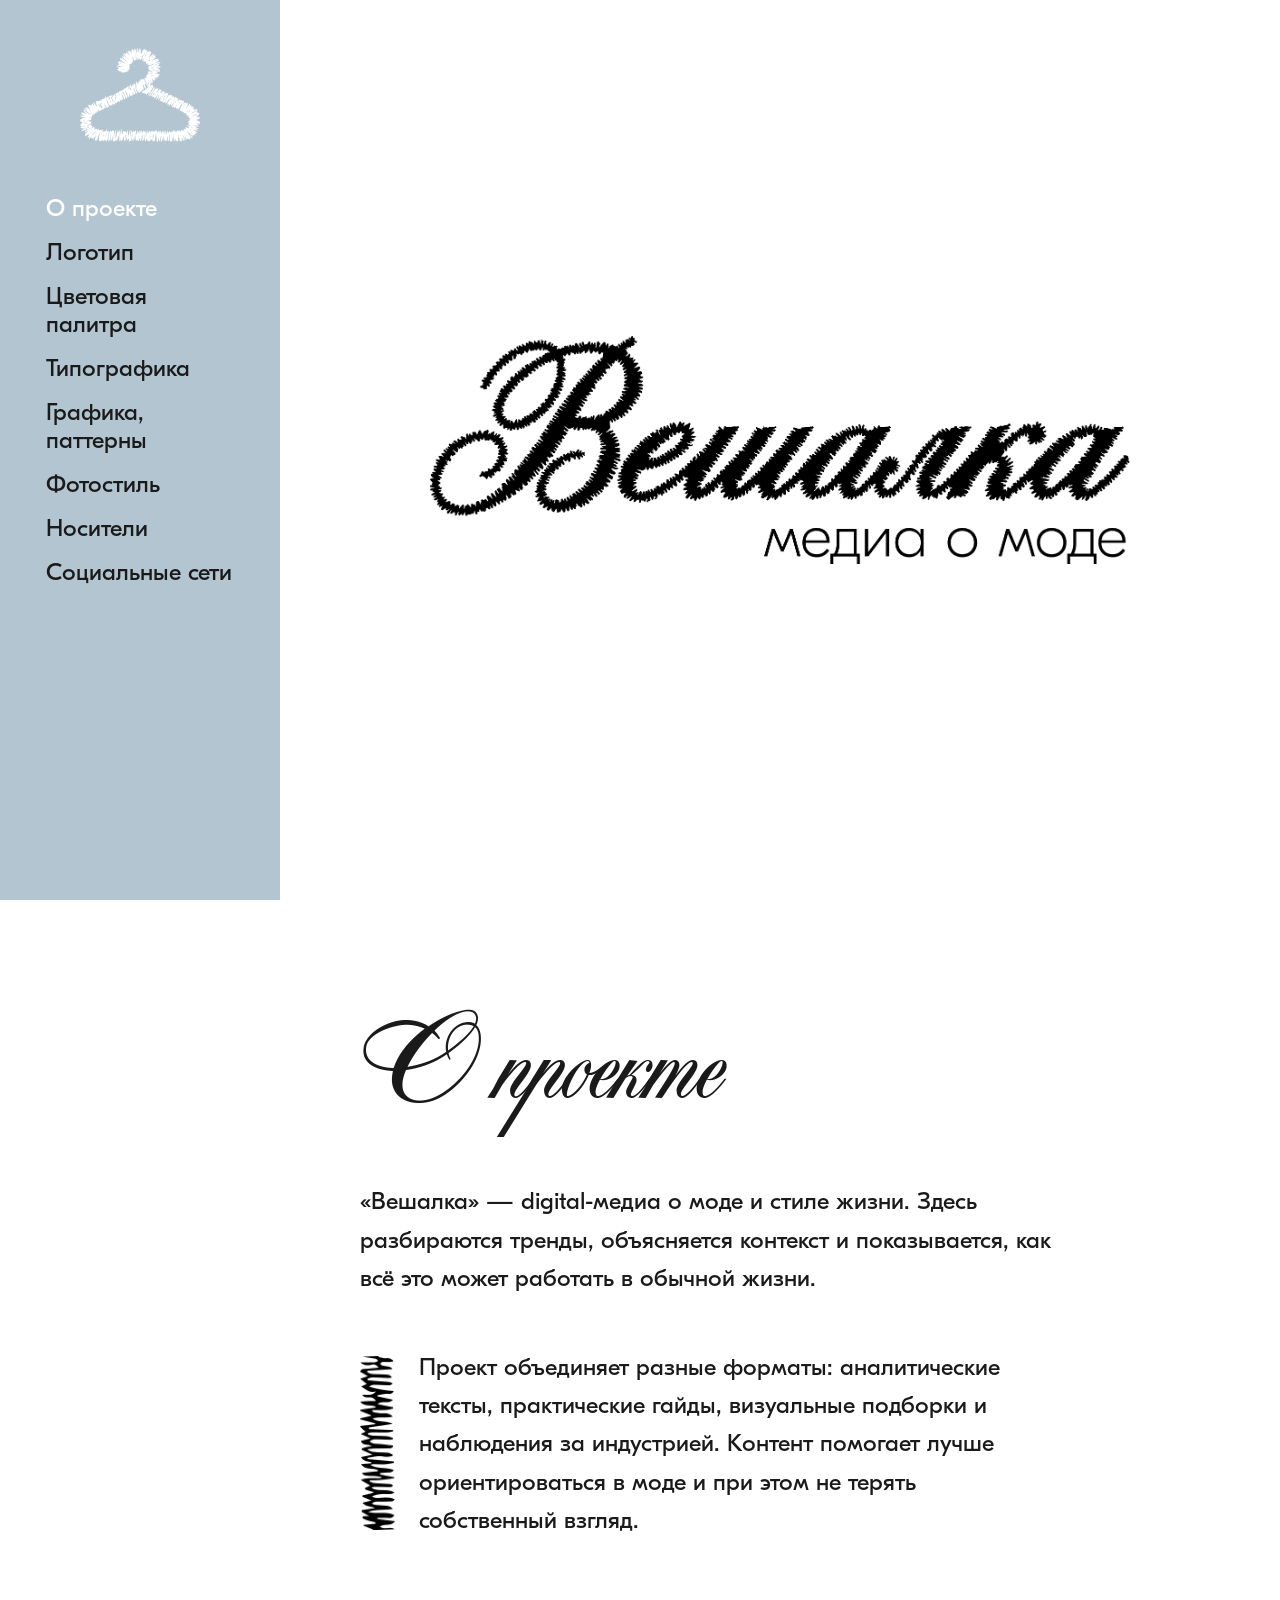
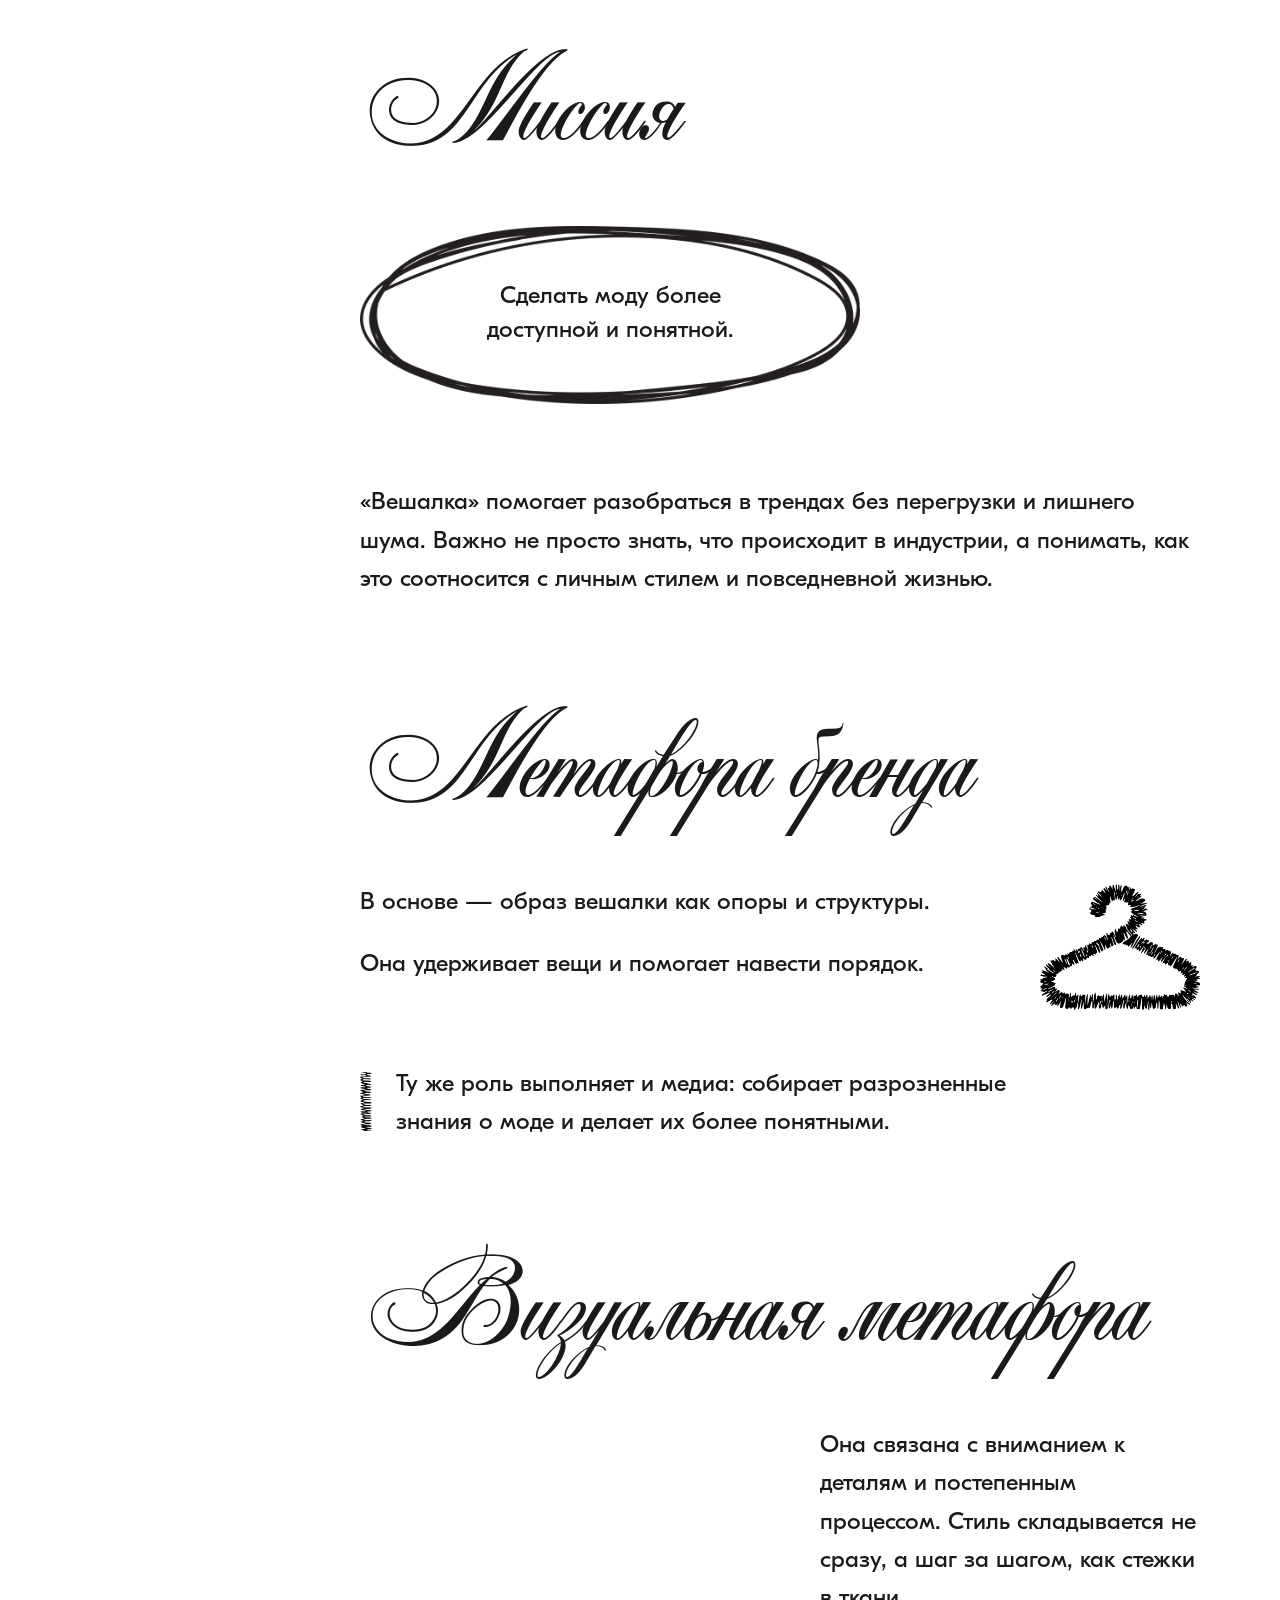
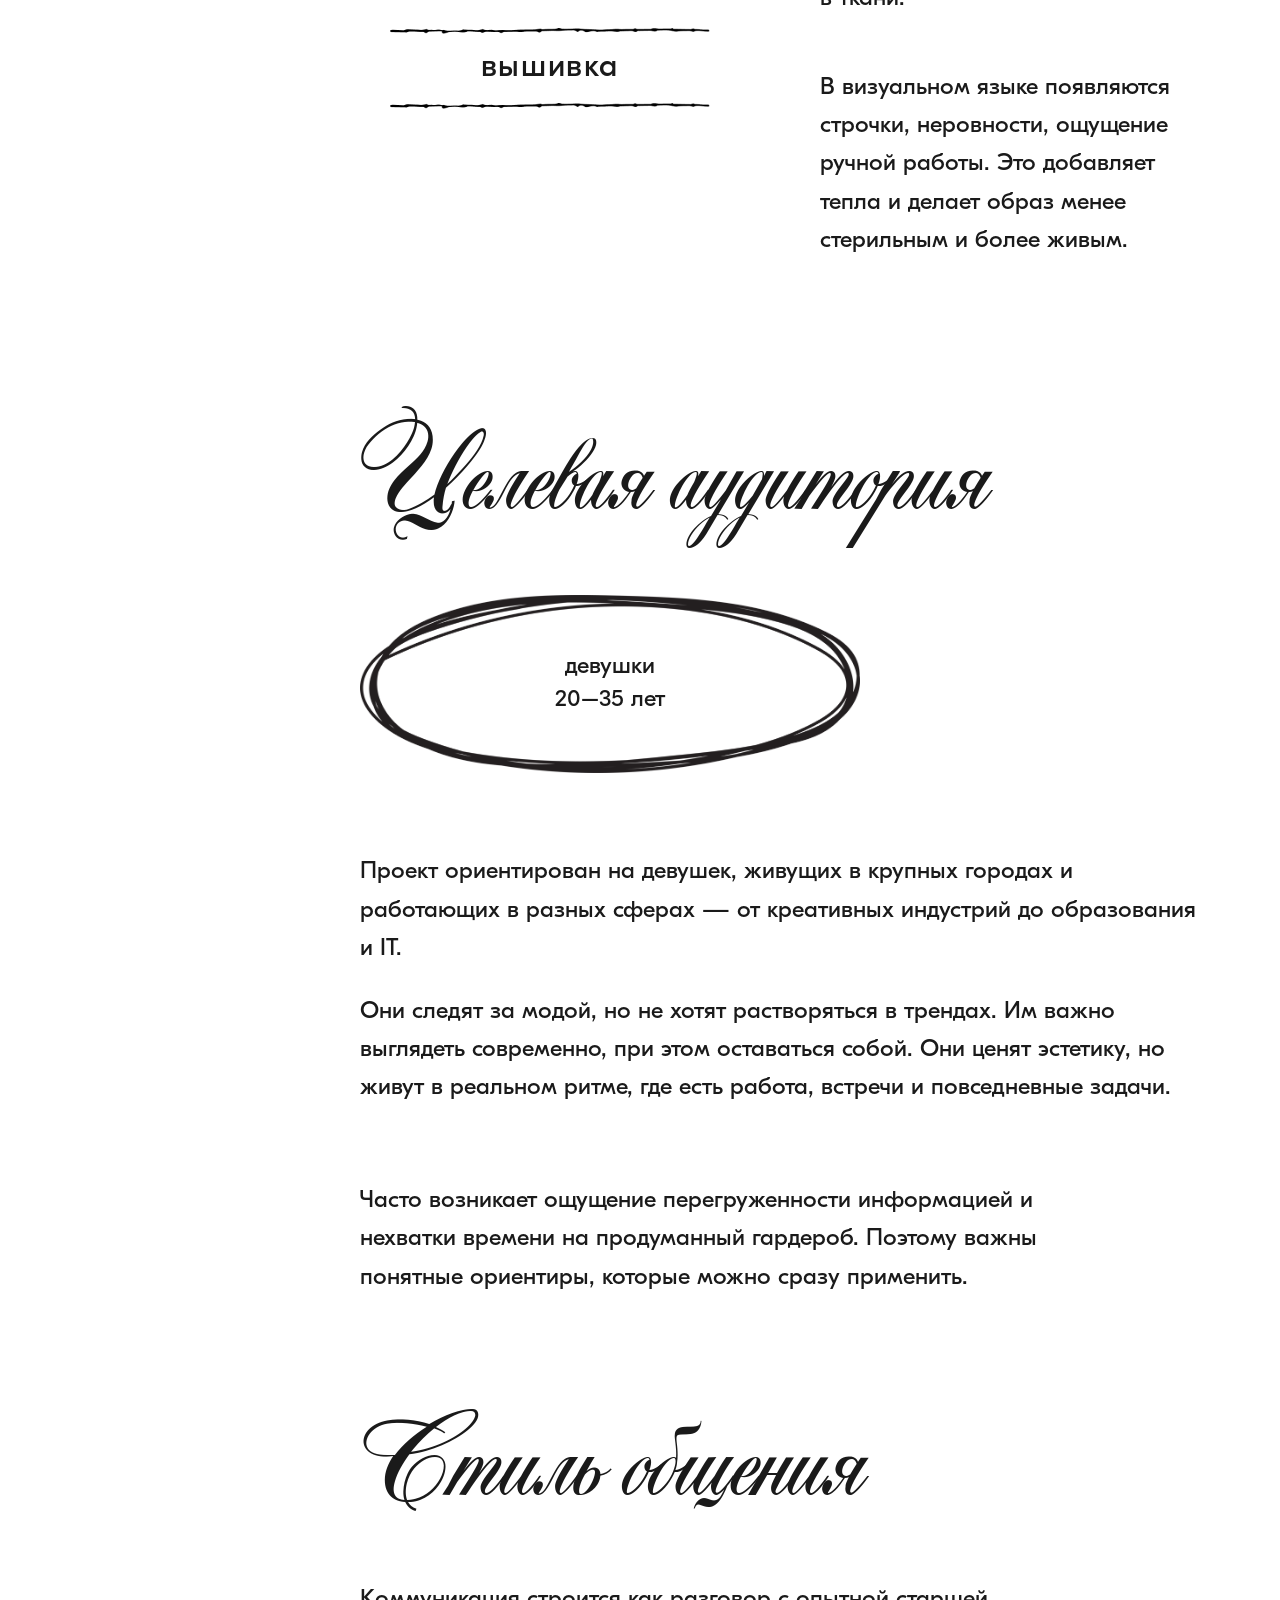
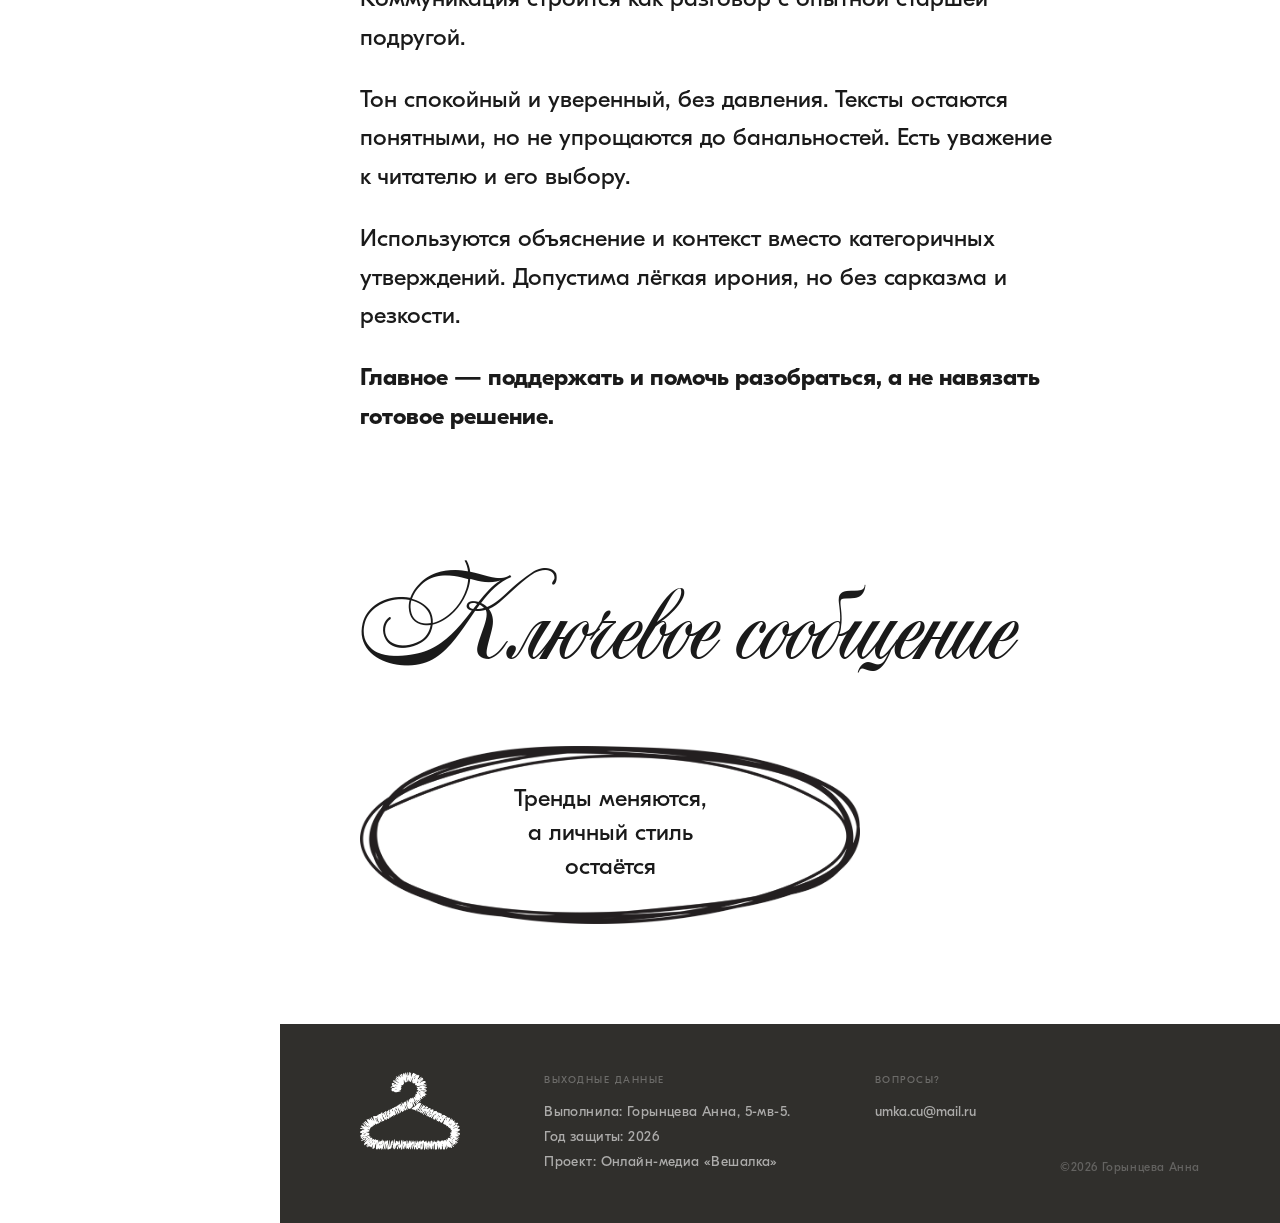
==== index.html @ f09e8b6f "Add files via upload" ====
<!DOCTYPE html>
<html lang="ru">
<head>
  <meta charset="UTF-8" />
  <meta name="viewport" content="width=device-width, initial-scale=1.0" />
  <title>Вешалка — медиа о моде</title>
  <link rel="stylesheet" href="css/style.css" />
</head>
<body>
 
<!-- ── MOBILE MENU BUTTON ── -->
<button class="menu-toggle" id="menuToggle" aria-label="Открыть меню">
  <span></span><span></span><span></span>
</button>
<div class="sidebar-overlay" id="sidebarOverlay"></div>
 
<!-- ── SIDEBAR ── -->
<aside class="sidebar" id="sidebar">
  <div class="sidebar-logo">
    <img src="assets/images/veshwhite.png" alt="Вешалка" />
  </div>
  <nav>
    <a href="index.html" class="active"> О проекте</a>
    <a href="logo.html"> Логотип</a>
    <a href="color.html"> Цветовая палитра</a>
    <a href="typography.html"> Типографика</a>
    <a href="graphic.html"> Графика, паттерны</a>
    <a href="photostyle.html"> Фотостиль</a>
    <a href="nositely.html"> Носители</a>
    <a href="socialmedia.html"> Социальные сети</a>
  </nav>
</aside>
 
<!-- ── MAIN CONTENT ── -->
<main class="content">
 
  <!-- HERO -->
  <section class="hero reveal">
    <div class="hero-logo">
      <img src="assets/images/logo.png" alt="Вешалка — медиа о моде" />
    </div>
  </section>
 
  <!-- О ПРОЕКТЕ -->
  <section class="section" id="about">
    <h2 class="section-title reveal">О проекте</h2>
    <div class="about-text reveal">
      <p>«Вешалка» — digital-медиа о моде и стиле жизни. Здесь разбираются тренды, объясняется контекст и показывается, как всё это может работать в обычной жизни.</p>
    </div>
    <div class="about-note reveal">
      <img class="stitch-v" src="assets/images/str.png" alt="" />
      <p>Проект объединяет разные форматы: аналитические тексты, практические гайды, визуальные подборки и наблюдения за индустрией. Контент помогает лучше ориентироваться в моде и при этом не терять собственный взгляд.</p>
    </div>
  </section>
 
  <!-- МИССИЯ -->
  <section class="section" id="mission">
    <h2 class="section-title reveal">Миссия</h2>
    <div class="mission-layout reveal">
      <div class="mission-left">
        <img class="circle-img" src="assets/images/circle.png" alt="" />
        <span class="circle-text">Сделать моду более доступной и понятной.</span>
      </div>
      <div class="mission-right">
        <p>«Вешалка» помогает разобраться в трендах без перегрузки и лишнего шума. Важно не просто знать, что происходит в индустрии, а понимать, как это соотносится с личным стилем и повседневной жизнью.</p>
      </div>
    </div>
  </section>
 
  <!-- МЕТАФОРА БРЕНДА -->
  <section class="section" id="metaphor">
    <h2 class="section-title reveal">Метафора бренда</h2>
    <div class="metaphor-layout reveal">
      <div class="metaphor-text">
        <p>В основе — образ вешалки как опоры и структуры.</p>
        <p>Она удерживает вещи и помогает навести порядок.</p>
      </div>
      <div class="metaphor-image">
        <img src="assets/images/veshblack.png" alt="Вешалка" />
      </div>
    </div>
    <div class="metaphor-note reveal">
      <img class="stitch-v" src="assets/images/str.png" alt="" />
      <p>Ту же роль выполняет и медиа: собирает разрозненные знания о моде и делает их более понятными.</p>
    </div>
  </section>
 
  <!-- ВИЗУАЛЬНАЯ МЕТАФОРА -->
  <section class="section" id="visual">
    <h2 class="section-title reveal">Визуальная метафора</h2>
    <div class="visual-layout reveal">
      <div class="visual-left">
        <div class="embroidery-block">
          <img src="assets/images/str2.png" alt="" />
          <span class="embroidery-word">вышивка</span>
          <img src="assets/images/str2.png" alt="" />
        </div>
      </div>
      <div class="visual-right">
        <p>Она связана с вниманием к деталям и постепенным процессом. Стиль складывается не сразу, а шаг за шагом, как стежки в ткани.</p>
        <p>В визуальном языке появляются строчки, неровности, ощущение ручной работы. Это добавляет тепла и делает образ менее стерильным и более живым.</p>
      </div>
    </div>
  </section>
 
  <!-- ЦЕЛЕВАЯ АУДИТОРИЯ -->
  <section class="section" id="audience">
    <h2 class="section-title reveal">Целевая аудитория</h2>
    <div class="audience-top reveal">
      <div class="audience-badge">
        <img class="circle-img" src="assets/images/circle.png" alt="" />
        <span class="badge-text">девушки<br />20–35 лет</span>
      </div>
      <div class="audience-desc">
        <p>Проект ориентирован на девушек, живущих в крупных городах и работающих в разных сферах — от креативных индустрий до образования и IT.</p>
        <p>Они следят за модой, но не хотят растворяться в трендах. Им важно выглядеть современно, при этом оставаться собой. Они ценят эстетику, но живут в реальном ритме, где есть работа, встречи и повседневные задачи.</p>
      </div>
    </div>
    <p class="audience-note reveal">Часто возникает ощущение перегруженности информацией и нехватки времени на продуманный гардероб. Поэтому важны понятные ориентиры, которые можно сразу применить.</p>
  </section>
 
  <!-- СТИЛЬ ОБЩЕНИЯ -->
  <section class="section" id="tone">
    <h2 class="section-title reveal">Стиль общения</h2>
    <div class="tone-text reveal">
      <p>Коммуникация строится как разговор с опытной старшей подругой.</p>
      <p>Тон спокойный и уверенный, без давления. Тексты остаются понятными, но не упрощаются до банальностей. Есть уважение к читателю и его выбору.</p>
      <p>Используются объяснение и контекст вместо категоричных утверждений. Допустима лёгкая ирония, но без сарказма и резкости.</p>
      <p class="tone-main">Главное — поддержать и помочь разобраться, а не навязать готовое решение.</p>
    </div>
  </section>
 
  <!-- КЛЮЧЕВОЕ СООБЩЕНИЕ -->
  <section class="section" id="keymsg">
    <h2 class="section-title reveal">Ключевое сообщение</h2>
    <div class="keymsg-layout reveal">
      <div class="keymsg-circle">
        <img class="circle-img" src="assets/images/circle.png" alt="" />
        <span class="keymsg-text">Тренды меняются,<br />а личный стиль<br />остаётся</span>
      </div>
    </div>
  </section>
 
  <!-- FOOTER -->
  <footer class="footer reveal">
    <div class="footer-inner">
      <div class="footer-logo">
        <img src="assets/images/veshwhite.png" alt="" />
      </div>
      <div class="footer-info">
        <strong>Выходные данные</strong>
        Выполнила: Горынцева Анна, 5-мв-5.<br />
        Год защиты: 2026<br />
        Проект: Онлайн-медиа «Вешалка»
      </div>
      <div class="footer-contact">
        <strong class="footer-contact-label">Вопросы?</strong>
        <a href="mailto:umka.cu@mail.ru">umka.cu@mail.ru</a>
      </div>
      <div class="footer-copy">©2026 Горынцева Анна</div>
    </div>
  </footer>
 
</main>
 
<!-- SCROLL TO TOP -->
<button class="scroll-top" id="scrollTop" aria-label="Наверх">
  <svg viewBox="0 0 24 24"><polyline points="18 15 12 9 6 15"/></svg>
</button>
 
<script src="js/app.js"></script>
</body>
</html>
---- css/style.css ----
/* ═══════════════════════════════════════════════
   ВЕШАЛКА — style.css
   ═══════════════════════════════════════════════ */
 
/* ─── FONTS ──────────────────────────────────── */
@font-face {
  font-family: 'FrenchKiss';
  src: url('../assets/fonts/FrenchKissscript.ttf') format('truetype'),
       url('../assets/fonts/FrenchKiss.otf') format('opentype');
  font-weight: normal;
}
@font-face {
  font-family: 'KGScript';
  src: url('../assets/fonts/KGScript.ttf') format('truetype'),
       url('../assets/fonts/KGScript.otf') format('opentype');
  font-weight: normal;
}
@font-face {
  font-family: 'GTEesti';
  src: url('../assets/fonts/GTEestiProDisplay-Thin.ttf') format('truetype'),
       url('../assets/fonts/gteestiprodisplay_thin.otf') format('opentype');
  font-weight: 300;
}
@font-face {
  font-family: 'GTEesti';
  src: url('../assets/fonts/GTEestiProDisplay-Regular.ttf') format('truetype'),
       url('../assets/fonts/gteestiprodisplay_regular.otf') format('opentype');
  font-weight: 400;
}
@font-face {
  font-family: 'GTEesti';
  src: url('../assets/fonts/GTEestiProDisplay-Bold.ttf') format('truetype'),
       url('../assets/fonts/gteestiprodisplay_bold.otf') format('opentype');
  font-weight: 700;
}
 
/* ─── VARIABLES ──────────────────────────────── */
:root {
  --blue:        #B2C5D1;
  --dark:        #302F2C;
  --white:       #FFFFFF;
  --black:       #1a1a1a;
  --sidebar-w:   280px;
  --gap-section: 100px;
  --gap-block:    50px;
}
 
/* ─── RESET ──────────────────────────────────── */
*, *::before, *::after {
  box-sizing: border-box;
  margin: 0;
  padding: 0;
}
html {
  scroll-behavior: smooth;
}
body {
  display: flex;
  min-height: 100vh;
  font-family: 'GTEesti', sans-serif;
  font-weight: 400;
  color: var(--black);
  background: var(--white);
  overflow-x: hidden;
}
 
/* ═══════════════════════════════════════════════
   SIDEBAR
   ═══════════════════════════════════════════════ */
.sidebar {
  position: fixed;
  top: 0;
  left: 0;
  width: var(--sidebar-w);
  height: 100vh;
  background: var(--blue);
  display: flex;
  flex-direction: column;
  padding: 48px 36px 36px;
  z-index: 100;
  overflow: hidden;
}
 
/* Вешалка в сайдбаре — большая, как на макете */
.sidebar-logo {
  margin-bottom: 48px;
  display: flex;
  justify-content: center;
}
.sidebar-logo img {
  width: 120px;
}
 
/* Навигация */
.sidebar nav {
  display: flex;
  flex-direction: column;
  gap: 4px;
}
.sidebar nav a {
  display: flex;
  align-items: baseline;
  gap: 10px;
  text-decoration: none;
  font-family: 'GTEesti', sans-serif;
  font-weight: 400;
  font-size: 24px;
  color: var(--black);
  padding: 6px 10px;
  border-radius: 4px;
  transition: color 0.22s, background 0.22s;
}
.sidebar nav a .num {
  font-size: 13px;
  color: rgba(0, 0, 0, 0.4);
  min-width: 18px;
  flex-shrink: 0;
  line-height: 1;
}
.sidebar nav a:hover {
  background: rgba(255, 255, 255, 0.3);
  color: var(--black);
}
/* Активная страница — белым */
.sidebar nav a.active {
  color: var(--white);
  font-weight: 400;
}
.sidebar nav a.active .num {
  color: rgba(255, 255, 255, 0.6);
}
 
/* ═══════════════════════════════════════════════
   MAIN CONTENT
   ═══════════════════════════════════════════════ */
.content {
  margin-left: var(--sidebar-w);
  flex: 1;
  background: var(--white);
  padding: 0 80px;
}
 
/* ─── HERO ───────────────────────────────────── */
.hero {
  min-height: 100vh;
  display: flex;
  align-items: center;
  justify-content: center;
  padding-top: 60px;
  padding-bottom: 60px;
}
.hero-logo img {
  width: 100%;
  max-width: 700px;
  display: block;
}
 
/* ─── СЕКЦИИ ─────────────────────────────────── */
.section {
  padding-top: var(--gap-section);
}
 
/* Заголовки — рукописный шрифт, 128px */
.section-title {
  font-family: 'KGScript', 'FrenchKiss', cursive;
  font-size: 128px;
  font-weight: normal;
  color: var(--black);
  margin-bottom: var(--gap-block);
  line-height: 1.05;
}
 
/* Весь основной текст — regular, 24px */
p, .about-text p, .mission-right p,
.metaphor-text p, .visual-right p,
.audience-desc p, .audience-note,
.tone-text p {
  font-family: 'GTEesti', sans-serif;
  font-weight: 400;
  font-size: 24px;
  line-height: 1.6;
  color: var(--black);
}
 
/* ─── О ПРОЕКТЕ ──────────────────────────────── */
.about-text {
  margin-bottom: var(--gap-block);
}
.about-text p {
  max-width: 700px;
}
.about-note {
  display: flex;
  align-items: flex-start;
  gap: 24px;
  max-width: 700px;
}
.about-note .stitch-v {
  width: 35px;
  flex-shrink: 0;
  margin-top: 6px;
}
.about-note p {
  /* same color as body, no opacity reduction */
  color: var(--black);
  margin: 0;
}
 
/* ─── МИССИЯ ─────────────────────────────────── */
.mission-layout {
  display: flex;
  align-items: center;
  gap: 80px;
  flex-wrap: wrap;
}
.mission-left {
  flex-shrink: 0;
  position: relative;
  display: flex;
  align-items: center;
  justify-content: center;
}
.mission-left .circle-img {
  width: 500px;
}
.mission-left .circle-text {
  position: absolute;
  text-align: center;
  font-family: 'GTEesti', sans-serif;
  font-weight: 400;
  font-size: 24px;
  line-height: 1.4;
  max-width: 300px;
  color: var(--black);
}
.mission-right {
  flex: 1;
  min-width: 280px;
}
 
/* ─── МЕТАФОРА БРЕНДА ────────────────────────── */
.metaphor-layout {
  display: flex;
  align-items: flex-start;
  gap: 80px;
}
.metaphor-text {
  flex: 1;
}
.metaphor-text p {
  margin-bottom: 24px;
  max-width: 600px;
}
.metaphor-image {
  flex-shrink: 0;
}
.metaphor-image img {
  width: 160px;
}
.metaphor-note {
  display: flex;
  align-items: flex-start;
  gap: 24px;
  max-width: 700px;
  margin-top: var(--gap-block);
}
.metaphor-note .stitch-v {
  width: 12px;
  flex-shrink: 0;
  margin-top: 6px;
}
.metaphor-note p {
  color: var(--black);
  margin: 0;
}
 
/* ─── ВИЗУАЛЬНАЯ МЕТАФОРА ────────────────────── */
.visual-layout {
  display: flex;
  align-items: center;
  gap: 80px;
  flex-wrap: wrap;
}
.visual-left {
  flex: 1;
  min-width: 220px;
  display: flex;
  align-items: center;
  justify-content: center;
}
.embroidery-block {
  display: flex;
  flex-direction: column;
  align-items: center;
  gap: 16px;
  width: 100%;
}
.embroidery-block img {
  width: 100%;
  max-width: 320px;
  /* без понижения прозрачности */
}
.embroidery-word {
  font-family: 'GTEesti', sans-serif;
  font-weight: 400;
  font-size: 32px;
  color: var(--black);
  letter-spacing: 0.05em;
  text-align: center;
}
.visual-right {
  flex: 1;
  min-width: 280px;
}
.visual-right p {
  margin-bottom: var(--gap-block);
}
 
/* ─── ЦЕЛЕВАЯ АУДИТОРИЯ ──────────────────────── */
.audience-top {
  display: flex;
  align-items: center;
  gap: 80px;
  flex-wrap: wrap;
}
.audience-badge {
  flex-shrink: 0;
  position: relative;
  display: flex;
  align-items: center;
  justify-content: center;
}
.audience-badge .circle-img {
  width: 500px;
}
.audience-badge .badge-text {
  position: absolute;
  text-align: center;
  font-family: 'GTEesti', sans-serif;
  font-weight: 400;
  font-size: 24px;
  line-height: 1.4;
  color: var(--black);
}
.audience-desc {
  flex: 1;
  min-width: 280px;
}
.audience-desc p {
  margin-bottom: 24px;
}
.audience-note {
  margin-top: var(--gap-block);
  max-width: 700px;
}
 
/* ─── СТИЛЬ ОБЩЕНИЯ ──────────────────────────── */
.tone-text p {
  max-width: 700px;
  margin-bottom: 24px;
}
.tone-main {
  font-weight: 700 !important;
}
 
/* ─── КЛЮЧЕВОЕ СООБЩЕНИЕ ─────────────────────── */
.keymsg-layout {
  display: flex;
  align-items: center;
  gap: 40px;
  flex-wrap: wrap;
}
.keymsg-circle {
  position: relative;
  display: flex;
  align-items: center;
  justify-content: center;
  flex-shrink: 0;
}
.keymsg-circle .circle-img {
  width: 500px;
}
.keymsg-circle .keymsg-text {
  position: absolute;
  text-align: center;
  font-family: 'GTEesti', sans-serif;
  font-weight: 400;
  font-size: 24px;
  line-height: 1.4;
  max-width: 320px;
  color: var(--black);
}
 
/* ═══════════════════════════════════════════════
   FOOTER
   ═══════════════════════════════════════════════ */
.footer {
  margin-top: var(--gap-section);
  background: var(--dark);
  /* Отступы чтобы не растягивался на всю ширину контента */
  margin-left: -80px;
  margin-right: -80px;
  padding: 48px 80px;
}
.footer-inner {
  display: flex;
  align-items: flex-start;
  justify-content: space-between;
  gap: 40px;
  flex-wrap: wrap;
}
.footer-logo img {
  width: 100px;
}
.footer-info {
  font-family: 'GTEesti', sans-serif;
  font-weight: 400;
  font-size: 14px;
  line-height: 1.8;
  color: rgba(255, 255, 255, 0.6);
  letter-spacing: 0.03em;
}
.footer-info strong {
  display: block;
  color: rgba(255, 255, 255, 0.3);
  font-size: 10px;
  letter-spacing: 0.15em;
  text-transform: uppercase;
  margin-bottom: 10px;
  font-weight: 400;
}
.footer-contact {
  font-family: 'GTEesti', sans-serif;
  font-weight: 400;
  font-size: 14px;
  line-height: 1.8;
  color: rgba(255, 255, 255, 0.6);
}
.footer-contact-label {
  display: block;
  color: rgba(255, 255, 255, 0.3);
  font-size: 10px;
  letter-spacing: 0.15em;
  text-transform: uppercase;
  margin-bottom: 10px;
  font-weight: 400;
}
.footer-contact a {
  color: rgba(255, 255, 255, 0.6);
  text-decoration: none;
  transition: color 0.2s;
}
.footer-contact a:hover {
  color: var(--white);
}
.footer-copy {
  font-family: 'GTEesti', sans-serif;
  font-weight: 400;
  font-size: 12px;
  color: rgba(255, 255, 255, 0.25);
  letter-spacing: 0.05em;
  align-self: flex-end;
}
 
/* ═══════════════════════════════════════════════
   SCROLL TO TOP
   ═══════════════════════════════════════════════ */
.scroll-top {
  position: fixed;
  bottom: 40px;
  right: 40px;
  width: 48px;
  height: 48px;
  background: var(--blue);
  border-radius: 50%;
  display: flex;
  align-items: center;
  justify-content: center;
  cursor: pointer;
  opacity: 0;
  pointer-events: none;
  transition: opacity 0.3s, transform 0.3s;
  z-index: 200;
  border: none;
}
.scroll-top.visible {
  opacity: 1;
  pointer-events: all;
}
.scroll-top:hover {
  transform: translateY(-3px);
  background: #9db5c3;
}
.scroll-top svg {
  width: 20px;
  height: 20px;
  stroke: white;
  fill: none;
  stroke-width: 2;
  stroke-linecap: round;
  stroke-linejoin: round;
}
 
/* ═══════════════════════════════════════════════
   REVEAL ANIMATION
   ═══════════════════════════════════════════════ */
.reveal {
  opacity: 0;
  transform: translateY(36px);
  transition: opacity 0.75s ease, transform 0.75s ease;
}
.reveal.visible {
  opacity: 1;
  transform: translateY(0);
}
 
/* ═══════════════════════════════════════════════
   MOBILE MENU TOGGLE
   ═══════════════════════════════════════════════ */
.menu-toggle {
  display: none;
  position: fixed;
  top: 16px;
  left: 16px;
  z-index: 300;
  background: var(--blue);
  border: none;
  width: 44px;
  height: 44px;
  border-radius: 6px;
  flex-direction: column;
  align-items: center;
  justify-content: center;
  gap: 5px;
  cursor: pointer;
  padding: 10px;
}
.menu-toggle span {
  display: block;
  width: 22px;
  height: 2px;
  background: var(--black);
  transition: all 0.25s;
}
.sidebar-overlay {
  display: none;
  position: fixed;
  inset: 0;
  background: rgba(0, 0, 0, 0.3);
  z-index: 99;
}
 
/* ═══════════════════════════════════════════════
   RESPONSIVE
   ═══════════════════════════════════════════════ */
 
/* TABLET — до 1024px */
@media (max-width: 1024px) {
  :root {
    --sidebar-w: 240px;
  }
  .content {
    padding: 0 48px;
  }
  .footer {
    margin-left: -48px;
    margin-right: -48px;
    padding: 40px 48px;
  }
  .section-title {
    font-size: 80px;
  }
  .hero-logo img {
    max-width: 500px;
  }
  .mission-left .circle-img,
  .audience-badge .circle-img,
  .keymsg-circle .circle-img {
    width: 360px;
  }
  .mission-left .circle-text,
  .audience-badge .badge-text,
  .keymsg-circle .keymsg-text {
    font-size: 20px;
    max-width: 240px;
  }
}
 
/* TABLET — до 768px */
@media (max-width: 768px) {
  :root {
    --sidebar-w: 0px;
    --gap-section: 72px;
    --gap-block: 40px;
  }
 
  .menu-toggle {
    display: flex;
  }
  .sidebar-overlay {
    display: block;
    opacity: 0;
    pointer-events: none;
    transition: opacity 0.3s;
  }
  .sidebar-overlay.open {
    opacity: 1;
    pointer-events: all;
  }
 
  /* Сайдбар выезжает, но логотип в нём начинается ниже, чтобы не перекрывать бургер */
  .sidebar {
    width: 260px;
    transform: translateX(-100%);
    transition: transform 0.3s ease;
    padding-top: 80px; /* отступ сверху, чтобы вешалка была ниже бургера */
  }
  .sidebar.open {
    transform: translateX(0);
  }
 
  .content {
    margin-left: 0;
    padding: 0 28px;
  }
  .footer {
    margin-left: -28px;
    margin-right: -28px;
    padding: 36px 28px;
  }
 
  .hero {
    min-height: 80vh;
    padding-top: 72px;
  }
  .hero-logo img {
    max-width: 320px;
  }
  .section-title {
    font-size: 56px;
  }
  p, .about-text p, .mission-right p,
  .metaphor-text p, .visual-right p,
  .audience-desc p, .audience-note,
  .tone-text p {
    font-size: 18px;
  }
  .mission-left .circle-text,
  .audience-badge .badge-text,
  .keymsg-circle .keymsg-text {
    font-size: 18px;
  }
  .mission-layout,
  .metaphor-layout,
  .visual-layout,
  .audience-top,
  .keymsg-layout {
    flex-direction: column;
    align-items: flex-start;
    gap: 40px;
  }
  .mission-left .circle-img,
  .audience-badge .circle-img,
  .keymsg-circle .circle-img {
    width: 280px;
  }
  .mission-left .circle-text,
  .audience-badge .badge-text,
  .keymsg-circle .keymsg-text {
    max-width: 200px;
  }
  .metaphor-image {
    display: none;
  }
  .footer-inner {
    flex-direction: column;
    gap: 28px;
  }
  .scroll-top {
    bottom: 20px;
    right: 20px;
  }
}
 
/* MOBILE — до 480px */
@media (max-width: 480px) {
  .section-title {
    font-size: 44px;
  }
  .content {
    padding: 0 20px;
  }
  .footer {
    margin-left: -20px;
    margin-right: -20px;
    padding: 28px 20px;
  }
  .hero-logo img {
    max-width: 260px;
  }
  .mission-left .circle-img,
  .audience-badge .circle-img,
  .keymsg-circle .circle-img {
    width: 240px;
  }
}
 
/* WIDE DESKTOP — 1600px+ */
@media (min-width: 1600px) {
  :root {
    --sidebar-w: 320px;
  }
  .content {
    padding: 0 120px;
  }
  .footer {
    margin-left: -120px;
    margin-right: -120px;
    padding: 56px 120px;
  }
  .hero-logo img {
    max-width: 900px;
  }
  .section-title {
    font-size: 128px;
  }
}
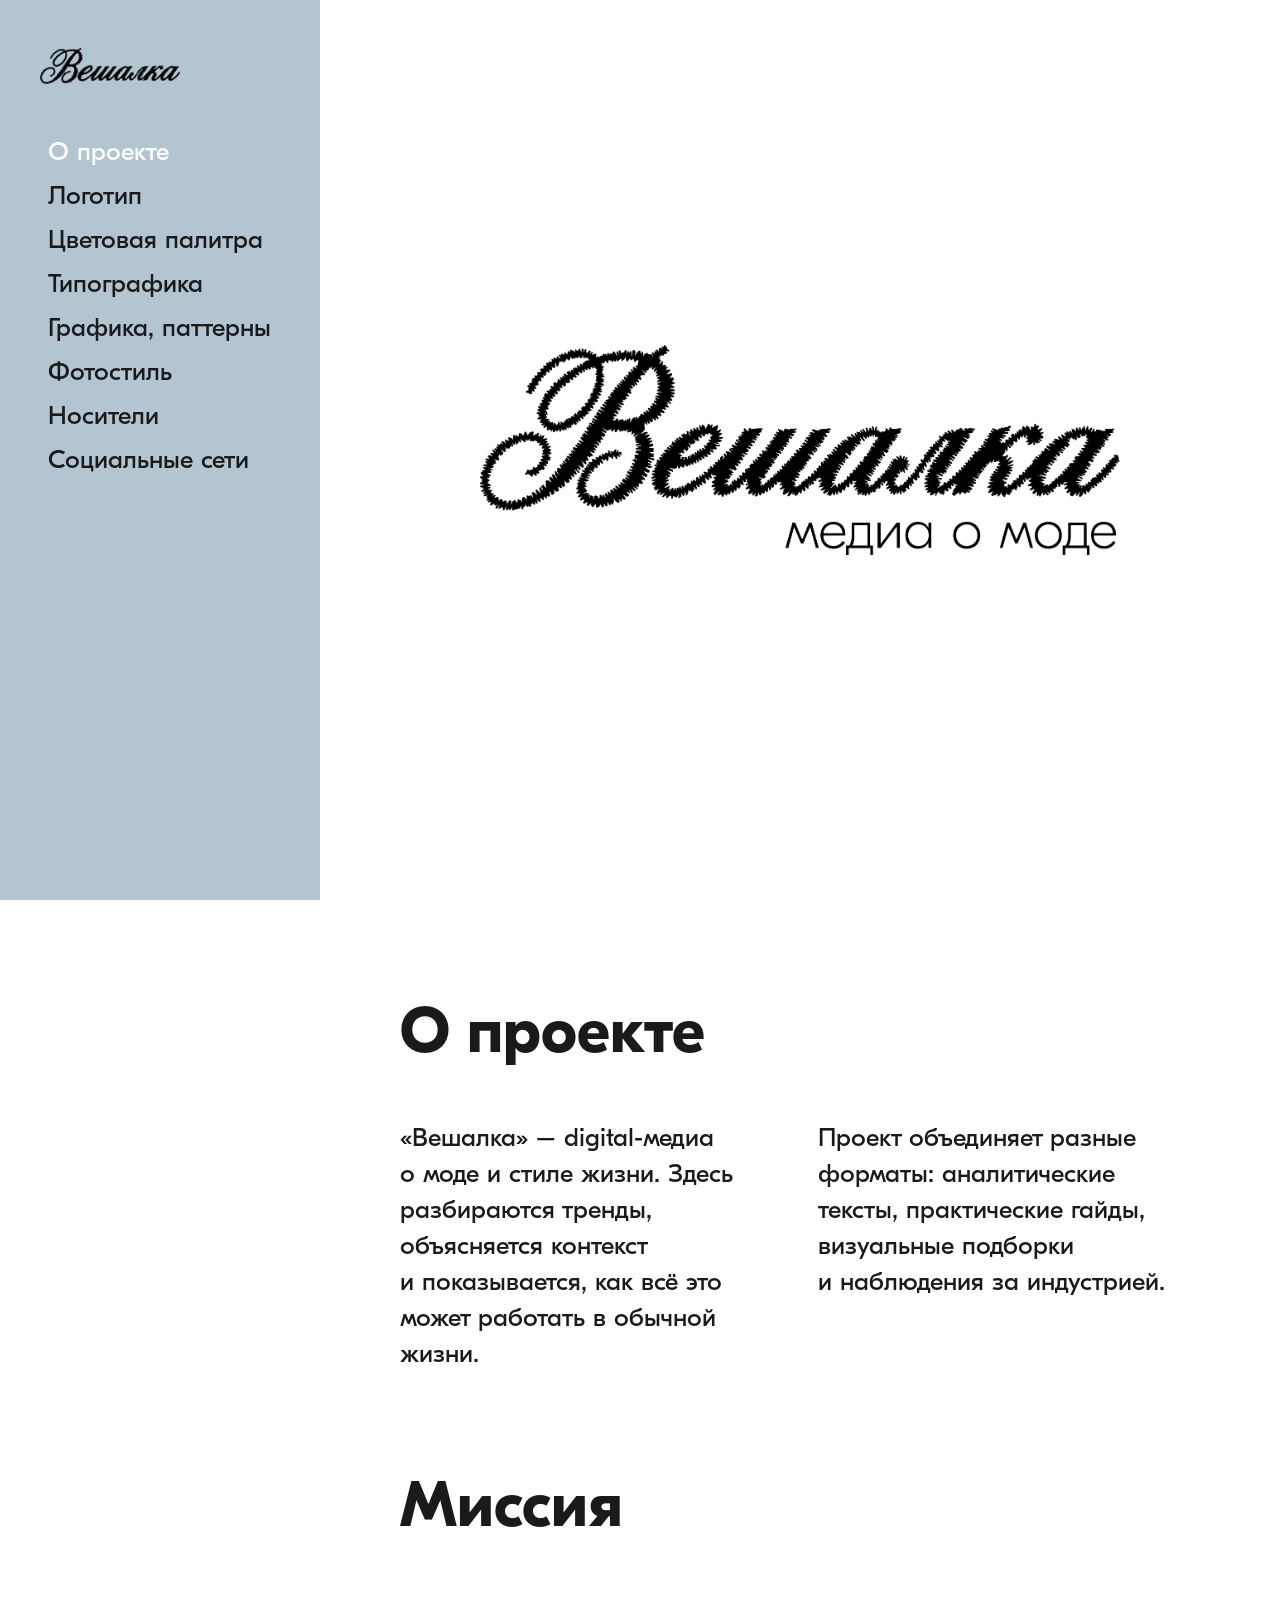
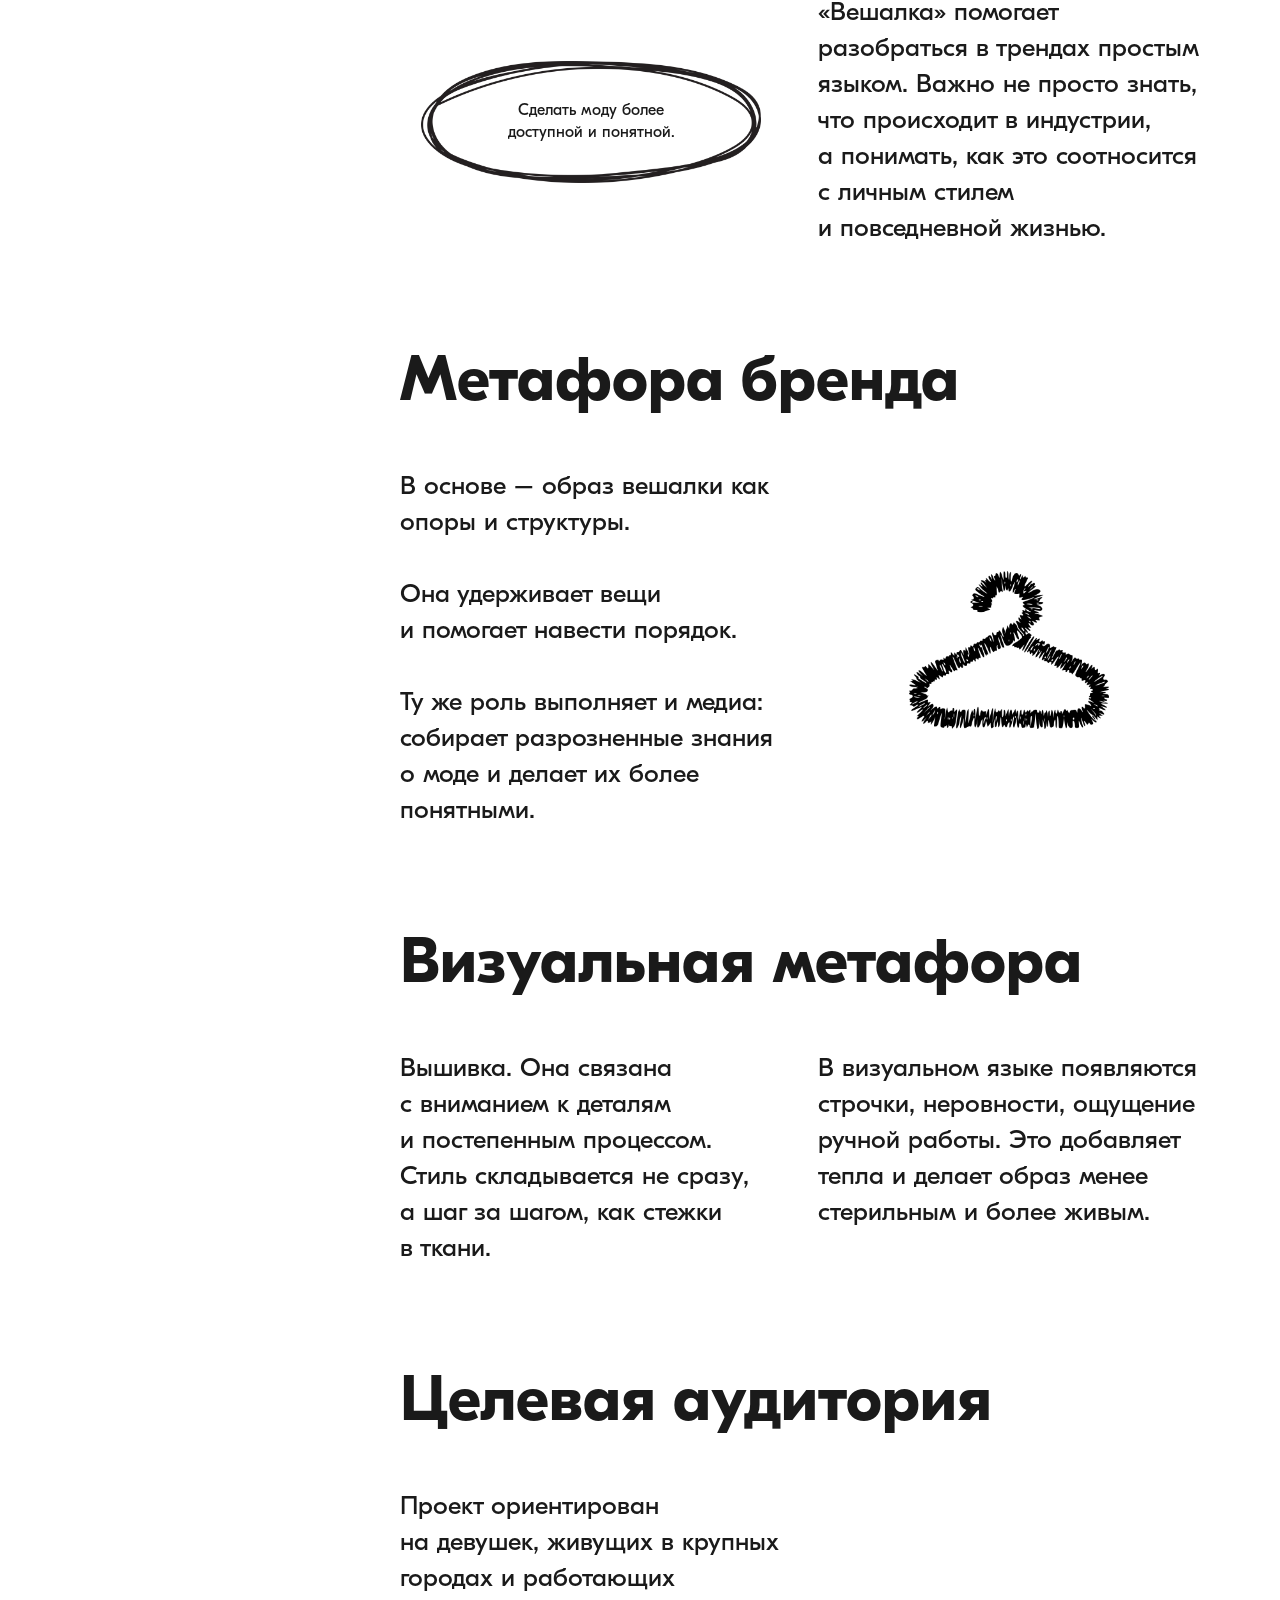
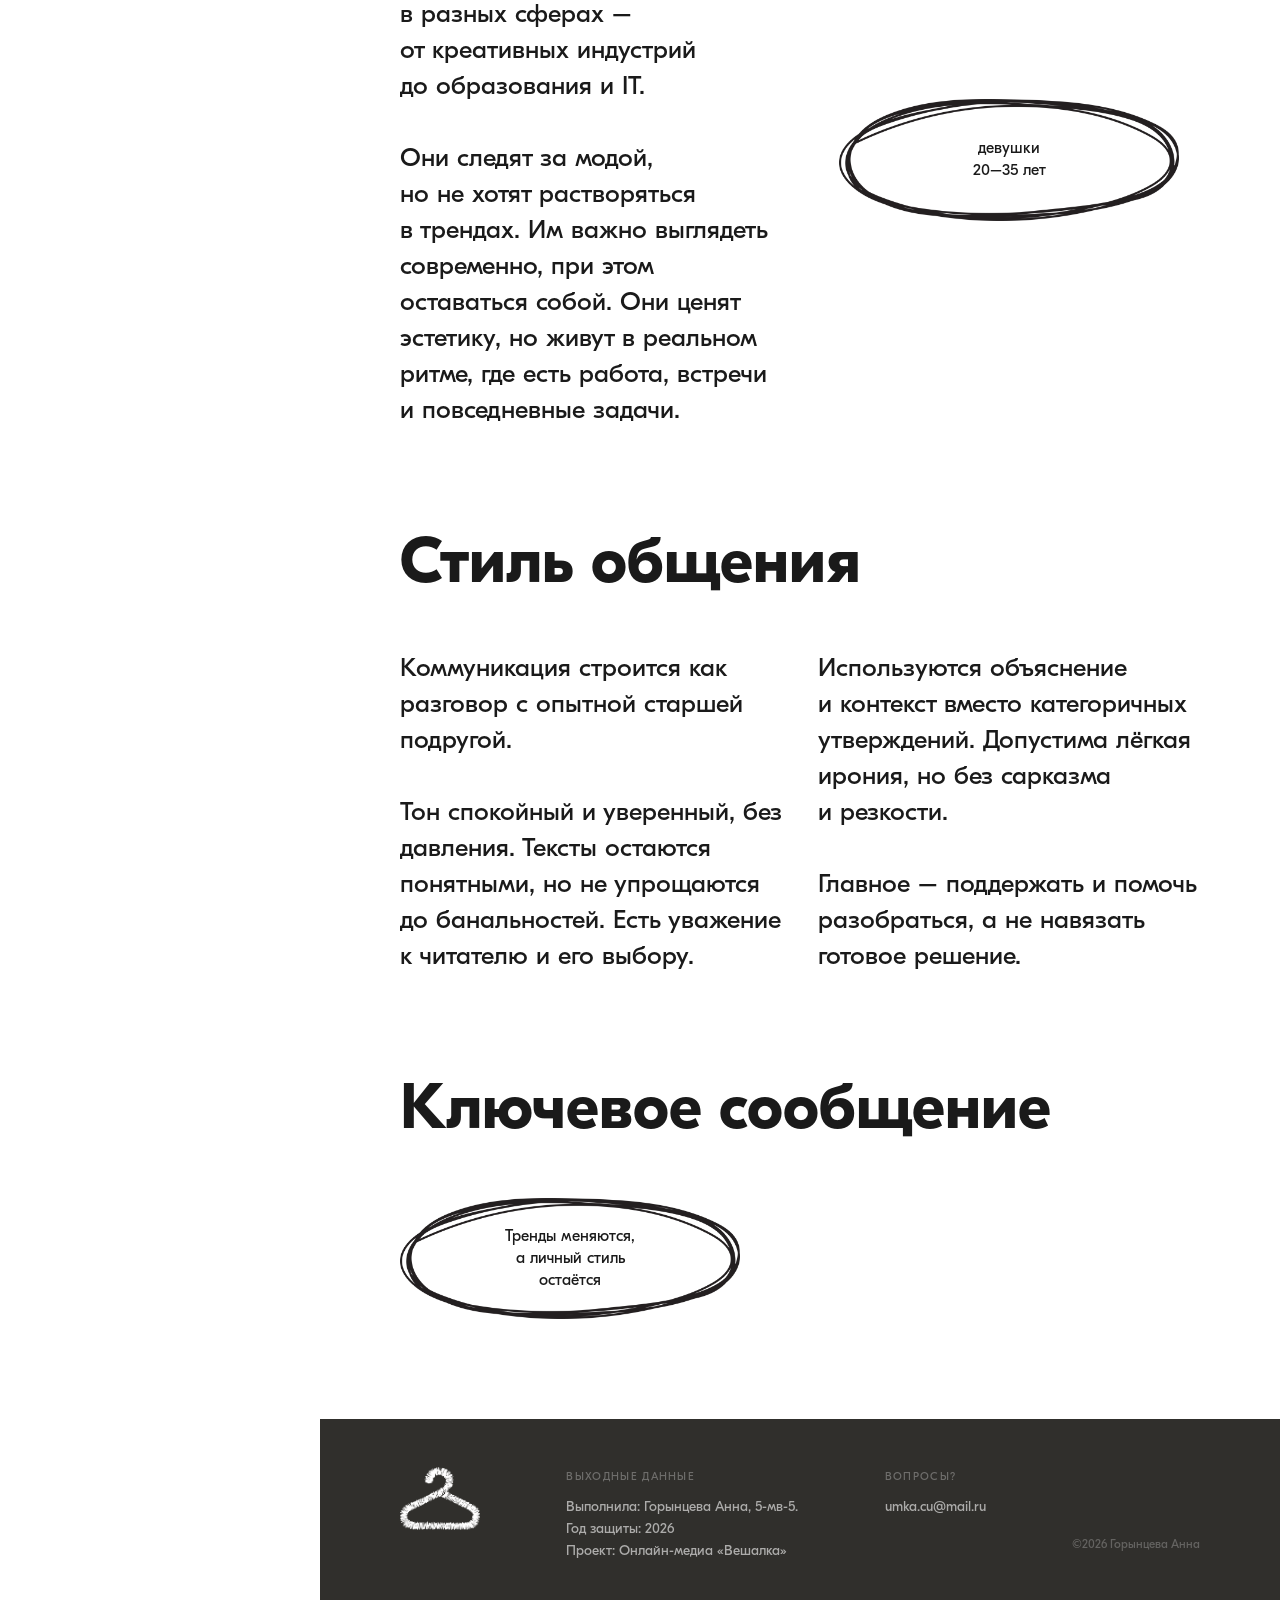
==== commit 9fb32757: "ох..." ====
--- a/index.html
+++ b/index.html
@@ -3,145 +3,146 @@
 <head>
   <meta charset="UTF-8" />
   <meta name="viewport" content="width=device-width, initial-scale=1.0" />
-  <title>Вешалка — медиа о моде</title>
+  <title>Вешалка — медиа о&nbsp;моде</title>
   <link rel="stylesheet" href="css/style.css" />
 </head>
 <body>
- 
+
 <!-- ── MOBILE MENU BUTTON ── -->
 <button class="menu-toggle" id="menuToggle" aria-label="Открыть меню">
   <span></span><span></span><span></span>
 </button>
 <div class="sidebar-overlay" id="sidebarOverlay"></div>
- 
-<!-- ── SIDEBAR ── -->
+
+<!-- ── SIDEBAR (4 колонки из 16) ── -->
 <aside class="sidebar" id="sidebar">
   <div class="sidebar-logo">
-    <img src="assets/images/veshwhite.png" alt="Вешалка" />
+    <a href="index.html">
+      <img src="assets/images/veshmenu.png" alt="Вешалка" />
+    </a>
   </div>
   <nav>
-    <a href="index.html" class="active"> О проекте</a>
-    <a href="logo.html"> Логотип</a>
-    <a href="color.html"> Цветовая палитра</a>
-    <a href="typography.html"> Типографика</a>
-    <a href="graphic.html"> Графика, паттерны</a>
-    <a href="photostyle.html"> Фотостиль</a>
-    <a href="nositely.html"> Носители</a>
-    <a href="socialmedia.html"> Социальные сети</a>
+    <a href="index.html" class="active">О&nbsp;проекте</a>
+    <a href="logo.html">Логотип</a>
+    <a href="color.html">Цветовая палитра</a>
+    <a href="typography.html">Типографика</a>
+    <a href="graphic.html">Графика, паттерны</a>
+    <a href="photostyle.html">Фотостиль</a>
+    <a href="nositely.html">Носители</a>
+    <a href="socialmedia.html">Социальные сети</a>
   </nav>
 </aside>
- 
-<!-- ── MAIN CONTENT ── -->
+
+<!-- ── MAIN CONTENT (12 колонок из 16, с отступами по 1 колонке) ── -->
 <main class="content">
- 
-  <!-- HERO -->
-  <section class="hero reveal">
-    <div class="hero-logo">
-      <img src="assets/images/logo.png" alt="Вешалка — медиа о моде" />
-    </div>
-  </section>
- 
-  <!-- О ПРОЕКТЕ -->
-  <section class="section" id="about">
-    <h2 class="section-title reveal">О проекте</h2>
-    <div class="about-text reveal">
-      <p>«Вешалка» — digital-медиа о моде и стиле жизни. Здесь разбираются тренды, объясняется контекст и показывается, как всё это может работать в обычной жизни.</p>
-    </div>
-    <div class="about-note reveal">
-      <img class="stitch-v" src="assets/images/str.png" alt="" />
-      <p>Проект объединяет разные форматы: аналитические тексты, практические гайды, визуальные подборки и наблюдения за индустрией. Контент помогает лучше ориентироваться в моде и при этом не терять собственный взгляд.</p>
-    </div>
-  </section>
- 
-  <!-- МИССИЯ -->
-  <section class="section" id="mission">
-    <h2 class="section-title reveal">Миссия</h2>
-    <div class="mission-layout reveal">
-      <div class="mission-left">
-        <img class="circle-img" src="assets/images/circle.png" alt="" />
-        <span class="circle-text">Сделать моду более доступной и понятной.</span>
-      </div>
-      <div class="mission-right">
-        <p>«Вешалка» помогает разобраться в трендах без перегрузки и лишнего шума. Важно не просто знать, что происходит в индустрии, а понимать, как это соотносится с личным стилем и повседневной жизнью.</p>
-      </div>
-    </div>
-  </section>
- 
-  <!-- МЕТАФОРА БРЕНДА -->
-  <section class="section" id="metaphor">
-    <h2 class="section-title reveal">Метафора бренда</h2>
-    <div class="metaphor-layout reveal">
-      <div class="metaphor-text">
-        <p>В основе — образ вешалки как опоры и структуры.</p>
-        <p>Она удерживает вещи и помогает навести порядок.</p>
-      </div>
-      <div class="metaphor-image">
-        <img src="assets/images/veshblack.png" alt="Вешалка" />
-      </div>
-    </div>
-    <div class="metaphor-note reveal">
-      <img class="stitch-v" src="assets/images/str.png" alt="" />
-      <p>Ту же роль выполняет и медиа: собирает разрозненные знания о моде и делает их более понятными.</p>
-    </div>
-  </section>
- 
-  <!-- ВИЗУАЛЬНАЯ МЕТАФОРА -->
-  <section class="section" id="visual">
-    <h2 class="section-title reveal">Визуальная метафора</h2>
-    <div class="visual-layout reveal">
-      <div class="visual-left">
-        <div class="embroidery-block">
-          <img src="assets/images/str2.png" alt="" />
-          <span class="embroidery-word">вышивка</span>
-          <img src="assets/images/str2.png" alt="" />
+  <div class="content-inner">
+
+    <!-- HERO -->
+    <section class="hero reveal">
+      <img src="assets/images/logo.png" alt="Вешалка — медиа о&nbsp;моде" />
+    </section>
+
+    <!-- О ПРОЕКТЕ -->
+    <section class="section" id="about">
+      <h2 class="section-title reveal">О&nbsp;проекте</h2>
+      <div class="two-col reveal">
+        <div class="col">
+          <p>«Вешалка» – digital-медиа о&nbsp;моде и&nbsp;стиле жизни. Здесь разбираются тренды, объясняется контекст и&nbsp;показывается, как всё это может работать в&nbsp;обычной жизни.</p>
+        </div>
+        <div class="col">
+          <p>Проект объединяет разные форматы: аналитические тексты, практические гайды, визуальные подборки и&nbsp;наблюдения за&nbsp;индустрией.</p>
         </div>
       </div>
-      <div class="visual-right">
-        <p>Она связана с вниманием к деталям и постепенным процессом. Стиль складывается не сразу, а шаг за шагом, как стежки в ткани.</p>
-        <p>В визуальном языке появляются строчки, неровности, ощущение ручной работы. Это добавляет тепла и делает образ менее стерильным и более живым.</p>
+    </section>
+
+    <!-- МИССИЯ -->
+    <section class="section" id="mission">
+      <h2 class="section-title reveal">Миссия</h2>
+      <div class="two-col two-col--center reveal">
+        <div class="col col--circle">
+          <div class="circle-wrap">
+            <img class="circle-img" src="assets/images/circle.png" alt="" />
+            <span class="circle-text">Сделать моду более доступной и&nbsp;понятной.</span>
+          </div>
+        </div>
+        <div class="col">
+          <p>«Вешалка» помогает разобраться в&nbsp;трендах простым языком. Важно не&nbsp;просто знать, что происходит в&nbsp;индустрии, а&nbsp;понимать, как это соотносится с&nbsp;личным стилем и&nbsp;повседневной жизнью.</p>
+        </div>
       </div>
-    </div>
-  </section>
- 
-  <!-- ЦЕЛЕВАЯ АУДИТОРИЯ -->
-  <section class="section" id="audience">
-    <h2 class="section-title reveal">Целевая аудитория</h2>
-    <div class="audience-top reveal">
-      <div class="audience-badge">
-        <img class="circle-img" src="assets/images/circle.png" alt="" />
-        <span class="badge-text">девушки<br />20–35 лет</span>
+    </section>
+
+    <!-- МЕТАФОРА БРЕНДА -->
+    <section class="section" id="metaphor">
+      <h2 class="section-title reveal">Метафора бренда</h2>
+      <div class="two-col reveal">
+        <div class="col">
+          <p>В&nbsp;основе – образ вешалки как опоры и&nbsp;структуры.</p>
+          <p>Она удерживает вещи и&nbsp;помогает навести порядок.</p>
+          <p>Ту&nbsp;же роль выполняет и&nbsp;медиа: собирает разрозненные знания о&nbsp;моде и&nbsp;делает их&nbsp;более понятными.</p>
+        </div>
+        <div class="col col--img-right">
+          <img src="assets/images/veshblack.png" alt="Вешалка" />
+        </div>
       </div>
-      <div class="audience-desc">
-        <p>Проект ориентирован на девушек, живущих в крупных городах и работающих в разных сферах — от креативных индустрий до образования и IT.</p>
-        <p>Они следят за модой, но не хотят растворяться в трендах. Им важно выглядеть современно, при этом оставаться собой. Они ценят эстетику, но живут в реальном ритме, где есть работа, встречи и повседневные задачи.</p>
+    </section>
+
+    <!-- ВИЗУАЛЬНАЯ МЕТАФОРА -->
+    <section class="section" id="visual">
+      <h2 class="section-title reveal">Визуальная метафора</h2>
+      <div class="two-col reveal">
+        <div class="col">
+          <p>Вышивка. Она связана с&nbsp;вниманием к&nbsp;деталям и&nbsp;постепенным процессом. Стиль складывается не&nbsp;сразу, а&nbsp;шаг за&nbsp;шагом, как стежки в&nbsp;ткани.</p>
+        </div>
+        <div class="col">
+          <p>В&nbsp;визуальном языке появляются строчки, неровности, ощущение ручной работы. Это добавляет тепла и&nbsp;делает образ менее стерильным и&nbsp;более живым.</p>
+        </div>
       </div>
-    </div>
-    <p class="audience-note reveal">Часто возникает ощущение перегруженности информацией и нехватки времени на продуманный гардероб. Поэтому важны понятные ориентиры, которые можно сразу применить.</p>
-  </section>
- 
-  <!-- СТИЛЬ ОБЩЕНИЯ -->
-  <section class="section" id="tone">
-    <h2 class="section-title reveal">Стиль общения</h2>
-    <div class="tone-text reveal">
-      <p>Коммуникация строится как разговор с опытной старшей подругой.</p>
-      <p>Тон спокойный и уверенный, без давления. Тексты остаются понятными, но не упрощаются до банальностей. Есть уважение к читателю и его выбору.</p>
-      <p>Используются объяснение и контекст вместо категоричных утверждений. Допустима лёгкая ирония, но без сарказма и резкости.</p>
-      <p class="tone-main">Главное — поддержать и помочь разобраться, а не навязать готовое решение.</p>
-    </div>
-  </section>
- 
-  <!-- КЛЮЧЕВОЕ СООБЩЕНИЕ -->
-  <section class="section" id="keymsg">
-    <h2 class="section-title reveal">Ключевое сообщение</h2>
-    <div class="keymsg-layout reveal">
-      <div class="keymsg-circle">
-        <img class="circle-img" src="assets/images/circle.png" alt="" />
-        <span class="keymsg-text">Тренды меняются,<br />а личный стиль<br />остаётся</span>
+    </section>
+
+    <!-- ЦЕЛЕВАЯ АУДИТОРИЯ -->
+    <section class="section" id="audience">
+      <h2 class="section-title reveal">Целевая аудитория</h2>
+      <div class="two-col two-col--center reveal">
+        <div class="col">
+          <p>Проект ориентирован на&nbsp;девушек, живущих в&nbsp;крупных городах и&nbsp;работающих в&nbsp;разных сферах – от&nbsp;креативных индустрий до&nbsp;образования и&nbsp;IT.</p>
+          <p>Они следят за&nbsp;модой, но&nbsp;не&nbsp;хотят растворяться в&nbsp;трендах. Им&nbsp;важно выглядеть современно, при этом оставаться собой. Они ценят эстетику, но&nbsp;живут в&nbsp;реальном ритме, где есть работа, встречи и&nbsp;повседневные задачи.</p>
+        </div>
+        <div class="col col--circle">
+          <div class="circle-wrap">
+            <img class="circle-img" src="assets/images/circle.png" alt="" />
+            <span class="circle-text">девушки<br />20–35 лет</span>
+          </div>
+        </div>
       </div>
-    </div>
-  </section>
- 
-  <!-- FOOTER -->
+    </section>
+
+    <!-- СТИЛЬ ОБЩЕНИЯ -->
+    <section class="section" id="tone">
+      <h2 class="section-title reveal">Стиль общения</h2>
+      <div class="two-col reveal">
+        <div class="col">
+          <p>Коммуникация строится как разговор с&nbsp;опытной старшей подругой.</p>
+          <p>Тон спокойный и&nbsp;уверенный, без давления. Тексты остаются понятными, но&nbsp;не&nbsp;упрощаются до&nbsp;банальностей. Есть уважение к&nbsp;читателю и&nbsp;его выбору.</p>
+        </div>
+        <div class="col">
+          <p>Используются объяснение и&nbsp;контекст вместо категоричных утверждений. Допустима лёгкая ирония, но&nbsp;без сарказма и&nbsp;резкости.</p>
+          <p>Главное – поддержать и&nbsp;помочь разобраться, а&nbsp;не&nbsp;навязать готовое решение.</p>
+        </div>
+      </div>
+    </section>
+
+    <!-- КЛЮЧЕВОЕ СООБЩЕНИЕ -->
+    <section class="section" id="keymsg">
+      <h2 class="section-title reveal">Ключевое сообщение</h2>
+      <div class="keymsg-wrap reveal">
+        <div class="circle-wrap">
+          <img class="circle-img" src="assets/images/circle.png" alt="" />
+          <span class="circle-text">Тренды меняются,<br />а&nbsp;личный стиль<br />остаётся</span>
+        </div>
+      </div>
+    </section>
+
+    <!-- FOOTER -->
   <footer class="footer reveal">
     <div class="footer-inner">
       <div class="footer-logo">
@@ -160,14 +161,15 @@
       <div class="footer-copy">©2026 Горынцева Анна</div>
     </div>
   </footer>
- 
+
+  </div><!-- /content-inner -->
 </main>
- 
+
 <!-- SCROLL TO TOP -->
 <button class="scroll-top" id="scrollTop" aria-label="Наверх">
   <svg viewBox="0 0 24 24"><polyline points="18 15 12 9 6 15"/></svg>
 </button>
- 
+
 <script src="js/app.js"></script>
 </body>
 </html>
--- a/css/style.css
+++ b/css/style.css
@@ -5,7 +5,7 @@
 /* ─── FONTS ──────────────────────────────────── */
 @font-face {
   font-family: 'FrenchKiss';
-  src: url('../assets/fonts/FrenchKissscript.ttf') format('truetype'),
+  src: url('../assets/fonts/denistina_en.ttf') format('truetype'),
        url('../assets/fonts/FrenchKiss.otf') format('opentype');
   font-weight: normal;
 }
@@ -34,15 +34,38 @@
   font-weight: 700;
 }
  
-/* ─── VARIABLES ──────────────────────────────── */
+/* ─── СЕТОЧНЫЕ ПЕРЕМЕННЫЕ ────────────────────── */
+/*
+  Вся страница = 16 колонок
+  Сайдбар      = 4 кол  → 25% viewport
+  Контент-зона = 12 кол → 75% viewport
+  Отступ-воздух= 1 кол  → 75% / 12 = 6.25% контент-зоны с каждой стороны
+  Одна колонка контента = 75vw / 12
+*/
 :root {
-  --blue:        #B2C5D1;
-  --dark:        #302F2C;
-  --white:       #FFFFFF;
-  --black:       #1a1a1a;
-  --sidebar-w:   280px;
-  --gap-section: 100px;
-  --gap-block:    50px;
+  --cols-total:   16;
+  --cols-sidebar: 4;
+  --cols-content: 12;   /* 75vw */
+  --cols-pad:     1;    /* 1 кол воздуха с каждой стороны внутри контента */
+ 
+  --sidebar-w:    25vw;       /* 4/16 */
+  --col-w:        calc(75vw / 12); /* ширина одной контентной колонки */
+  --content-pad:  calc(75vw / 12); /* 1 колонка = отступ */
+ 
+  --blue:   #B2C5D1;
+  --dark:   #302F2C;
+  --white:  #FFFFFF;
+  --black:  #1a1a1a;
+ 
+  /* Типографика */
+  --fz-body:    26px;
+  --lh-body:    36px;   /* строгий межстрочный интервал */
+  --fz-title:   64px;
+  --lh-title:   72px;
+ 
+  /* Вертикальные отступы */
+  --gap-before-title: 100px;  /* перед заголовком */
+  --gap-after-title:  50px;   /* после заголовка / между блоками */
 }
  
 /* ─── RESET ──────────────────────────────────── */
@@ -51,93 +74,93 @@
   margin: 0;
   padding: 0;
 }
-html {
-  scroll-behavior: smooth;
-}
+html { scroll-behavior: smooth; }
 body {
-  display: flex;
+
   min-height: 100vh;
   font-family: 'GTEesti', sans-serif;
   font-weight: 400;
+  font-size: var(--fz-body);
+  line-height: var(--lh-body);
   color: var(--black);
   background: var(--white);
   overflow-x: hidden;
 }
  
 /* ═══════════════════════════════════════════════
-   SIDEBAR
+   SIDEBAR — 4 колонки
    ═══════════════════════════════════════════════ */
 .sidebar {
   position: fixed;
   top: 0;
   left: 0;
   width: var(--sidebar-w);
+  min-width: 200px;
   height: 100vh;
   background: var(--blue);
   display: flex;
   flex-direction: column;
-  padding: 48px 36px 36px;
+  padding: 48px calc(var(--col-w) * 0.5) 36px calc(var(--col-w) * 0.5);
   z-index: 100;
-  overflow: hidden;
-}
- 
-/* Вешалка в сайдбаре — большая, как на макете */
+  overflow-y: auto;
+  overflow-x: hidden;
+}
+ 
+/* Логотип-изображение */
 .sidebar-logo {
   margin-bottom: 48px;
-  display: flex;
-  justify-content: center;
+}
+.sidebar-logo a {
+  display: block;
 }
 .sidebar-logo img {
-  width: 120px;
+  width: 100%;
+  max-width: 140px;
+  height: auto;
+  display: block;
 }
  
 /* Навигация */
 .sidebar nav {
   display: flex;
   flex-direction: column;
-  gap: 4px;
+  gap: 0;
 }
 .sidebar nav a {
-  display: flex;
-  align-items: baseline;
-  gap: 10px;
+  display: block;
   text-decoration: none;
   font-family: 'GTEesti', sans-serif;
   font-weight: 400;
-  font-size: 24px;
+  font-size: 26px;
+  line-height: 36px;
   color: var(--black);
-  padding: 6px 10px;
-  border-radius: 4px;
-  transition: color 0.22s, background 0.22s;
-}
-.sidebar nav a .num {
-  font-size: 13px;
-  color: rgba(0, 0, 0, 0.4);
-  min-width: 18px;
-  flex-shrink: 0;
-  line-height: 1;
+  padding: 4px 8px;
+  border-radius: 3px;
+  transition: color 0.2s, background 0.2s;
 }
 .sidebar nav a:hover {
-  background: rgba(255, 255, 255, 0.3);
+  background: rgba(255,255,255,0.25);
   color: var(--black);
 }
-/* Активная страница — белым */
 .sidebar nav a.active {
   color: var(--white);
-  font-weight: 400;
-}
-.sidebar nav a.active .num {
-  color: rgba(255, 255, 255, 0.6);
-}
- 
-/* ═══════════════════════════════════════════════
-   MAIN CONTENT
+}
+ 
+/* ═══════════════════════════════════════════════
+   CONTENT — 12 колонок, с 1 кол. воздуха с каждой стороны
    ═══════════════════════════════════════════════ */
 .content {
   margin-left: var(--sidebar-w);
   flex: 1;
   background: var(--white);
-  padding: 0 80px;
+  /* Внешний контейнер занимает 12 колонок */
+}
+ 
+/* Внутренний блок с отступами по 1 колонке */
+.content-inner {
+  padding-left: var(--content-pad);
+  padding-right: var(--content-pad);
+  padding-bottom: 0;
 }
  
 /* ─── HERO ───────────────────────────────────── */
@@ -149,258 +172,110 @@
   padding-top: 60px;
   padding-bottom: 60px;
 }
-.hero-logo img {
+.hero img {
   width: 100%;
-  max-width: 700px;
-  display: block;
-}
- 
-/* ─── СЕКЦИИ ─────────────────────────────────── */
+  max-width: 640px;
+  display: block;
+}
+ 
+/* ═══════════════════════════════════════════════
+   СЕКЦИИ
+   ═══════════════════════════════════════════════ */
 .section {
-  padding-top: var(--gap-section);
-}
- 
-/* Заголовки — рукописный шрифт, 128px */
+  padding-top: var(--gap-before-title);
+}
+ 
+/* Заголовки — 64px, отступ после 50px */
 .section-title {
-  font-family: 'KGScript', 'FrenchKiss', cursive;
-  font-size: 128px;
-  font-weight: normal;
+  font-family: 'GTEesti', sans-serif;
+  font-weight: 700;
+  font-size: var(--fz-title);
+  line-height: var(--lh-title);
   color: var(--black);
-  margin-bottom: var(--gap-block);
-  line-height: 1.05;
-}
- 
-/* Весь основной текст — regular, 24px */
-p, .about-text p, .mission-right p,
-.metaphor-text p, .visual-right p,
-.audience-desc p, .audience-note,
-.tone-text p {
-  font-family: 'GTEesti', sans-serif;
-  font-weight: 400;
-  font-size: 24px;
-  line-height: 1.6;
+  margin-bottom: var(--gap-after-title);
+}
+ 
+/* Весь текст — 26px / 36px */
+p {
+  font-size: var(--fz-body);
+  line-height: var(--lh-body);
+  font-weight: 400;
   color: var(--black);
 }
  
-/* ─── О ПРОЕКТЕ ──────────────────────────────── */
-.about-text {
-  margin-bottom: var(--gap-block);
-}
-.about-text p {
-  max-width: 700px;
-}
-.about-note {
-  display: flex;
-  align-items: flex-start;
-  gap: 24px;
-  max-width: 700px;
-}
-.about-note .stitch-v {
-  width: 35px;
-  flex-shrink: 0;
-  margin-top: 6px;
-}
-.about-note p {
-  /* same color as body, no opacity reduction */
-  color: var(--black);
-  margin: 0;
-}
- 
-/* ─── МИССИЯ ─────────────────────────────────── */
-.mission-layout {
-  display: flex;
-  align-items: center;
-  gap: 80px;
-  flex-wrap: wrap;
-}
-.mission-left {
-  flex-shrink: 0;
+/* ─── ДВУХКОЛОНОЧНАЯ СЕТКА ───────────────────── */
+/* Внутри content-inner: 10 рабочих колонок (12 − 2 отступа)
+   Каждый col = 5 колонок из 10 = 50% */
+.two-col {
+  display: grid;
+  grid-template-columns: 1fr 1fr;
+  gap: var(--lh-body); /* gap = межстрочный = 36px, сетка дышит */
+}
+.two-col--center {
+  align-items: center;
+}
+.col {
+  display: flex;
+  flex-direction: column;
+  gap: var(--lh-body); /* отступ между абзацами = межстрочный */
+}
+ 
+/* Картинка в правом столбце — выровнена по центру */
+.col--img-right {
+  align-items: center;
+  justify-content: center;
+}
+.col--img-right img {
+  max-width: 200px;
+  width: 100%;
+  height: auto;
+}
+ 
+/* ─── КРУЖКИ ─────────────────────────────────── */
+.col--circle {
+  align-items: center;
+  justify-content: center;
+}
+.circle-wrap {
   position: relative;
-  display: flex;
+  display: inline-flex;
   align-items: center;
   justify-content: center;
 }
-.mission-left .circle-img {
-  width: 500px;
-}
-.mission-left .circle-text {
+.circle-img {
+  width: 100%;
+  max-width: 340px;
+  display: block;
+}
+.circle-text {
   position: absolute;
   text-align: center;
-  font-family: 'GTEesti', sans-serif;
-  font-weight: 400;
-  font-size: 24px;
-  line-height: 1.4;
-  max-width: 300px;
+  font-size: 16px;
+  line-height: 22px;
+  font-weight: 400;
+  max-width: 55%;
   color: var(--black);
 }
-.mission-right {
-  flex: 1;
-  min-width: 280px;
-}
- 
-/* ─── МЕТАФОРА БРЕНДА ────────────────────────── */
-.metaphor-layout {
-  display: flex;
-  align-items: flex-start;
-  gap: 80px;
-}
-.metaphor-text {
-  flex: 1;
-}
-.metaphor-text p {
-  margin-bottom: 24px;
-  max-width: 600px;
-}
-.metaphor-image {
-  flex-shrink: 0;
-}
-.metaphor-image img {
-  width: 160px;
-}
-.metaphor-note {
-  display: flex;
-  align-items: flex-start;
-  gap: 24px;
-  max-width: 700px;
-  margin-top: var(--gap-block);
-}
-.metaphor-note .stitch-v {
-  width: 12px;
-  flex-shrink: 0;
-  margin-top: 6px;
-}
-.metaphor-note p {
-  color: var(--black);
-  margin: 0;
-}
- 
-/* ─── ВИЗУАЛЬНАЯ МЕТАФОРА ────────────────────── */
-.visual-layout {
-  display: flex;
-  align-items: center;
-  gap: 80px;
-  flex-wrap: wrap;
-}
-.visual-left {
-  flex: 1;
-  min-width: 220px;
-  display: flex;
-  align-items: center;
-  justify-content: center;
-}
-.embroidery-block {
-  display: flex;
-  flex-direction: column;
-  align-items: center;
-  gap: 16px;
-  width: 100%;
-}
-.embroidery-block img {
-  width: 100%;
-  max-width: 320px;
-  /* без понижения прозрачности */
-}
-.embroidery-word {
-  font-family: 'GTEesti', sans-serif;
-  font-weight: 400;
-  font-size: 32px;
-  color: var(--black);
-  letter-spacing: 0.05em;
-  text-align: center;
-}
-.visual-right {
-  flex: 1;
-  min-width: 280px;
-}
-.visual-right p {
-  margin-bottom: var(--gap-block);
-}
- 
-/* ─── ЦЕЛЕВАЯ АУДИТОРИЯ ──────────────────────── */
-.audience-top {
-  display: flex;
-  align-items: center;
-  gap: 80px;
-  flex-wrap: wrap;
-}
-.audience-badge {
-  flex-shrink: 0;
-  position: relative;
-  display: flex;
-  align-items: center;
-  justify-content: center;
-}
-.audience-badge .circle-img {
-  width: 500px;
-}
-.audience-badge .badge-text {
-  position: absolute;
-  text-align: center;
-  font-family: 'GTEesti', sans-serif;
-  font-weight: 400;
-  font-size: 24px;
-  line-height: 1.4;
-  color: var(--black);
-}
-.audience-desc {
-  flex: 1;
-  min-width: 280px;
-}
-.audience-desc p {
-  margin-bottom: 24px;
-}
-.audience-note {
-  margin-top: var(--gap-block);
-  max-width: 700px;
-}
- 
-/* ─── СТИЛЬ ОБЩЕНИЯ ──────────────────────────── */
-.tone-text p {
-  max-width: 700px;
-  margin-bottom: 24px;
-}
-.tone-main {
-  font-weight: 700 !important;
-}
  
 /* ─── КЛЮЧЕВОЕ СООБЩЕНИЕ ─────────────────────── */
-.keymsg-layout {
-  display: flex;
-  align-items: center;
-  gap: 40px;
-  flex-wrap: wrap;
-}
-.keymsg-circle {
-  position: relative;
-  display: flex;
-  align-items: center;
-  justify-content: center;
-  flex-shrink: 0;
-}
-.keymsg-circle .circle-img {
-  width: 500px;
-}
-.keymsg-circle .keymsg-text {
-  position: absolute;
-  text-align: center;
-  font-family: 'GTEesti', sans-serif;
-  font-weight: 400;
-  font-size: 24px;
-  line-height: 1.4;
-  max-width: 320px;
-  color: var(--black);
+.keymsg-wrap {
+  display: flex;
+  justify-content: flex-start;
+}
+.keymsg-wrap .circle-img {
+  max-width: 340px;
 }
  
 /* ═══════════════════════════════════════════════
    FOOTER
    ═══════════════════════════════════════════════ */
 .footer {
-  margin-top: var(--gap-section);
+  margin-top: var(--gap-before-title);
+  /* Выходит за отступы content-inner на ширину padding */
+  margin-left: calc(-1 * var(--content-pad));
+  margin-right: calc(-1 * var(--content-pad));
   background: var(--dark);
-  /* Отступы чтобы не растягивался на всю ширину контента */
-  margin-left: -80px;
-  margin-right: -80px;
-  padding: 48px 80px;
+  padding: 48px var(--content-pad);
 }
 .footer-inner {
   display: flex;
@@ -410,55 +285,45 @@
   flex-wrap: wrap;
 }
 .footer-logo img {
-  width: 100px;
+  width: 80px;
 }
 .footer-info {
-  font-family: 'GTEesti', sans-serif;
-  font-weight: 400;
   font-size: 14px;
-  line-height: 1.8;
-  color: rgba(255, 255, 255, 0.6);
-  letter-spacing: 0.03em;
+  line-height: 22px;
+  color: rgba(255,255,255,0.6);
 }
 .footer-info strong {
   display: block;
-  color: rgba(255, 255, 255, 0.3);
-  font-size: 10px;
-  letter-spacing: 0.15em;
+  font-size: 11px;
+  letter-spacing: 0.12em;
   text-transform: uppercase;
-  margin-bottom: 10px;
-  font-weight: 400;
+  color: rgba(255,255,255,0.3);
+  font-weight: 400;
+  margin-bottom: 8px;
 }
 .footer-contact {
-  font-family: 'GTEesti', sans-serif;
-  font-weight: 400;
   font-size: 14px;
-  line-height: 1.8;
-  color: rgba(255, 255, 255, 0.6);
+  line-height: 22px;
+  color: rgba(255,255,255,0.6);
 }
 .footer-contact-label {
   display: block;
-  color: rgba(255, 255, 255, 0.3);
-  font-size: 10px;
-  letter-spacing: 0.15em;
+  font-size: 11px;
+  letter-spacing: 0.12em;
   text-transform: uppercase;
-  margin-bottom: 10px;
-  font-weight: 400;
+  color: rgba(255,255,255,0.3);
+  font-weight: 400;
+  margin-bottom: 8px;
 }
 .footer-contact a {
-  color: rgba(255, 255, 255, 0.6);
+  color: rgba(255,255,255,0.6);
   text-decoration: none;
   transition: color 0.2s;
 }
-.footer-contact a:hover {
-  color: var(--white);
-}
+.footer-contact a:hover { color: var(--white); }
 .footer-copy {
-  font-family: 'GTEesti', sans-serif;
-  font-weight: 400;
   font-size: 12px;
-  color: rgba(255, 255, 255, 0.25);
-  letter-spacing: 0.05em;
+  color: rgba(255,255,255,0.25);
   align-self: flex-end;
 }
  
@@ -473,6 +338,7 @@
   height: 48px;
   background: var(--blue);
   border-radius: 50%;
+  border: none;
   display: flex;
   align-items: center;
   justify-content: center;
@@ -481,21 +347,12 @@
   pointer-events: none;
   transition: opacity 0.3s, transform 0.3s;
   z-index: 200;
-  border: none;
-}
-.scroll-top.visible {
-  opacity: 1;
-  pointer-events: all;
-}
-.scroll-top:hover {
-  transform: translateY(-3px);
-  background: #9db5c3;
-}
+}
+.scroll-top.visible { opacity: 1; pointer-events: all; }
+.scroll-top:hover { transform: translateY(-3px); background: #9db5c3; }
 .scroll-top svg {
-  width: 20px;
-  height: 20px;
-  stroke: white;
-  fill: none;
+  width: 20px; height: 20px;
+  stroke: white; fill: none;
   stroke-width: 2;
   stroke-linecap: round;
   stroke-linejoin: round;
@@ -506,8 +363,8 @@
    ═══════════════════════════════════════════════ */
 .reveal {
   opacity: 0;
-  transform: translateY(36px);
-  transition: opacity 0.75s ease, transform 0.75s ease;
+  transform: translateY(28px);
+  transition: opacity 0.7s ease, transform 0.7s ease;
 }
 .reveal.visible {
   opacity: 1;
@@ -546,7 +403,7 @@
   display: none;
   position: fixed;
   inset: 0;
-  background: rgba(0, 0, 0, 0.3);
+  background: rgba(0,0,0,0.3);
   z-index: 99;
 }
  
@@ -554,174 +411,105 @@
    RESPONSIVE
    ═══════════════════════════════════════════════ */
  
-/* TABLET — до 1024px */
+/* ── 1600px+ широкий десктоп ── */
+@media (min-width: 1600px) {
+  :root {
+    --sidebar-w: 25vw;
+    --col-w: calc(75vw / 12);
+    --content-pad: calc(75vw / 12);
+  }
+}
+ 
+/* ── Планшет: до 1024px ── */
 @media (max-width: 1024px) {
   :root {
-    --sidebar-w: 240px;
-  }
-  .content {
-    padding: 0 48px;
-  }
-  .footer {
-    margin-left: -48px;
-    margin-right: -48px;
-    padding: 40px 48px;
-  }
-  .section-title {
-    font-size: 80px;
-  }
-  .hero-logo img {
-    max-width: 500px;
-  }
-  .mission-left .circle-img,
-  .audience-badge .circle-img,
-  .keymsg-circle .circle-img {
-    width: 360px;
-  }
-  .mission-left .circle-text,
-  .audience-badge .badge-text,
-  .keymsg-circle .keymsg-text {
-    font-size: 20px;
-    max-width: 240px;
-  }
-}
- 
-/* TABLET — до 768px */
+    --sidebar-w: 220px;
+    --col-w: calc((100vw - 220px) / 12);
+    --content-pad: calc((100vw - 220px) / 12);
+    --fz-title: 48px;
+    --lh-title: 56px;
+  }
+  .sidebar nav a {
+    font-size: 22px;
+    line-height: 32px;
+  }
+  .hero img { max-width: 480px; }
+}
+ 
+/* ── Планшет: до 768px → скрываем сайдбар ── */
 @media (max-width: 768px) {
   :root {
     --sidebar-w: 0px;
-    --gap-section: 72px;
-    --gap-block: 40px;
-  }
- 
-  .menu-toggle {
-    display: flex;
-  }
+    --fz-body: 20px;
+    --lh-body: 30px;
+    --fz-title: 40px;
+    --lh-title: 48px;
+    --gap-before-title: 72px;
+    --gap-after-title: 36px;
+    --content-pad: 24px;
+  }
+ 
+  .menu-toggle { display: flex; }
   .sidebar-overlay {
     display: block;
     opacity: 0;
     pointer-events: none;
     transition: opacity 0.3s;
   }
-  .sidebar-overlay.open {
-    opacity: 1;
-    pointer-events: all;
-  }
- 
-  /* Сайдбар выезжает, но логотип в нём начинается ниже, чтобы не перекрывать бургер */
+  .sidebar-overlay.open { opacity: 1; pointer-events: all; }
+ 
   .sidebar {
     width: 260px;
     transform: translateX(-100%);
     transition: transform 0.3s ease;
-    padding-top: 80px; /* отступ сверху, чтобы вешалка была ниже бургера */
-  }
-  .sidebar.open {
-    transform: translateX(0);
-  }
- 
-  .content {
-    margin-left: 0;
-    padding: 0 28px;
-  }
+    padding-top: 80px;
+    padding-left: 28px;
+    padding-right: 28px;
+  }
+  .sidebar.open { transform: translateX(0); }
+ 
+  .content { margin-left: 0; }
+  .content-inner {
+    padding-left: var(--content-pad);
+    padding-right: var(--content-pad);
+  }
+ 
+  .hero { min-height: 80vh; padding-top: 80px; }
+  .hero img { max-width: 280px; }
+ 
+  .two-col {
+    grid-template-columns: 1fr;
+    gap: 24px;
+  }
+  .col--img-right { align-items: flex-start; }
+  .col--img-right img { max-width: 140px; }
+ 
+  .circle-img { max-width: 260px; }
+  .keymsg-wrap .circle-img { max-width: 260px; }
+ 
   .footer {
-    margin-left: -28px;
-    margin-right: -28px;
-    padding: 36px 28px;
-  }
- 
-  .hero {
-    min-height: 80vh;
-    padding-top: 72px;
-  }
-  .hero-logo img {
-    max-width: 320px;
-  }
-  .section-title {
-    font-size: 56px;
-  }
-  p, .about-text p, .mission-right p,
-  .metaphor-text p, .visual-right p,
-  .audience-desc p, .audience-note,
-  .tone-text p {
-    font-size: 18px;
-  }
-  .mission-left .circle-text,
-  .audience-badge .badge-text,
-  .keymsg-circle .keymsg-text {
-    font-size: 18px;
-  }
-  .mission-layout,
-  .metaphor-layout,
-  .visual-layout,
-  .audience-top,
-  .keymsg-layout {
     flex-direction: column;
-    align-items: flex-start;
-    gap: 40px;
-  }
-  .mission-left .circle-img,
-  .audience-badge .circle-img,
-  .keymsg-circle .circle-img {
-    width: 280px;
-  }
-  .mission-left .circle-text,
-  .audience-badge .badge-text,
-  .keymsg-circle .keymsg-text {
-    max-width: 200px;
-  }
-  .metaphor-image {
-    display: none;
-  }
-  .footer-inner {
-    flex-direction: column;
-    gap: 28px;
-  }
-  .scroll-top {
-    bottom: 20px;
-    right: 20px;
-  }
-}
- 
-/* MOBILE — до 480px */
+    gap: 24px;
+  }
+  .scroll-top { bottom: 20px; right: 20px; }
+}
+ 
+/* ── Мобильный: до 480px ── */
 @media (max-width: 480px) {
-  .section-title {
-    font-size: 44px;
-  }
-  .content {
-    padding: 0 20px;
-  }
-  .footer {
-    margin-left: -20px;
-    margin-right: -20px;
-    padding: 28px 20px;
-  }
-  .hero-logo img {
-    max-width: 260px;
-  }
-  .mission-left .circle-img,
-  .audience-badge .circle-img,
-  .keymsg-circle .circle-img {
-    width: 240px;
-  }
-}
- 
-/* WIDE DESKTOP — 1600px+ */
-@media (min-width: 1600px) {
   :root {
-    --sidebar-w: 320px;
-  }
-  .content {
-    padding: 0 120px;
-  }
-  .footer {
-    margin-left: -120px;
-    margin-right: -120px;
-    padding: 56px 120px;
-  }
-  .hero-logo img {
-    max-width: 900px;
-  }
-  .section-title {
-    font-size: 128px;
+    --fz-body: 18px;
+    --lh-body: 28px;
+    --fz-title: 34px;
+    --lh-title: 42px;
+    --content-pad: 20px;
+    --gap-before-title: 56px;
+    --gap-after-title: 28px;
+  }
+  .sidebar-logo a { font-size: 28px; }
+  .sidebar nav a { font-size: 20px; line-height: 30px; }
+  .circle-img { max-width: 220px; }
+  .circle-text {
+    font-size: 15px;
+    line-height: 14px;
   }
 }
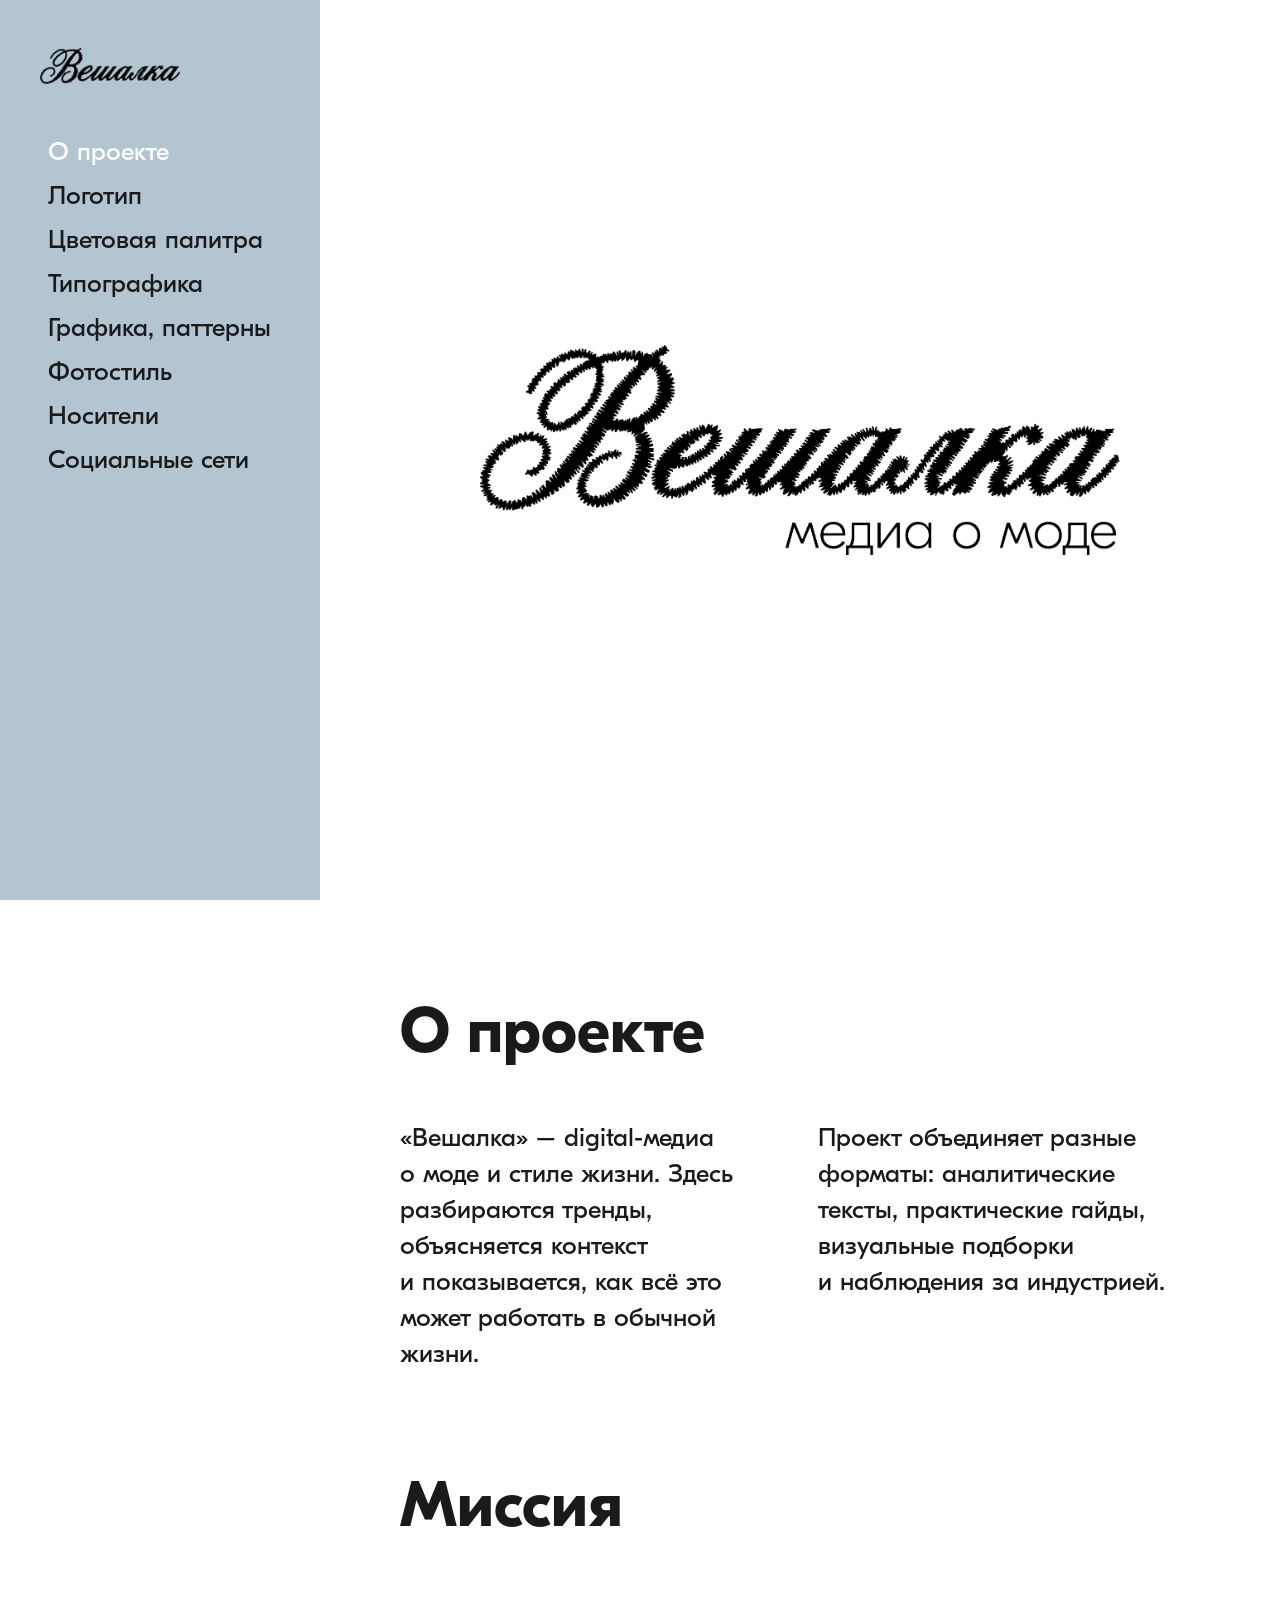
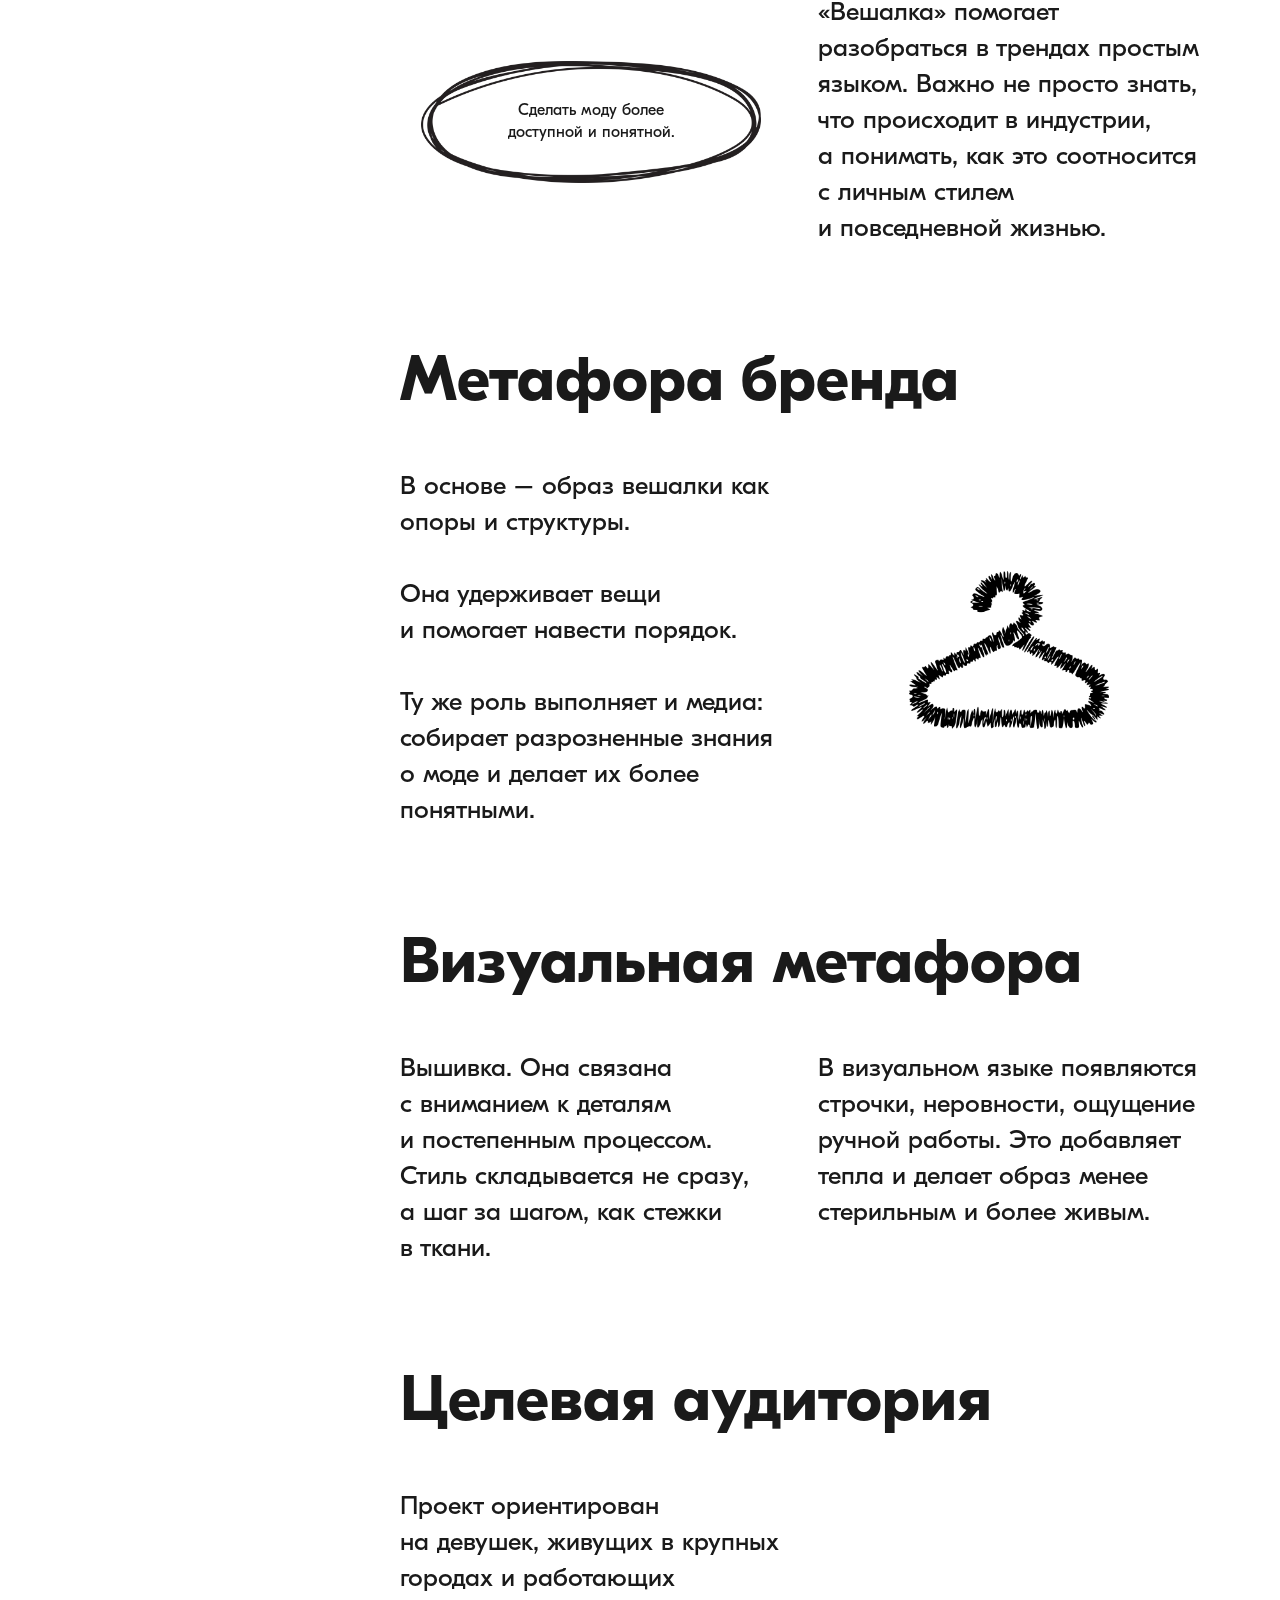
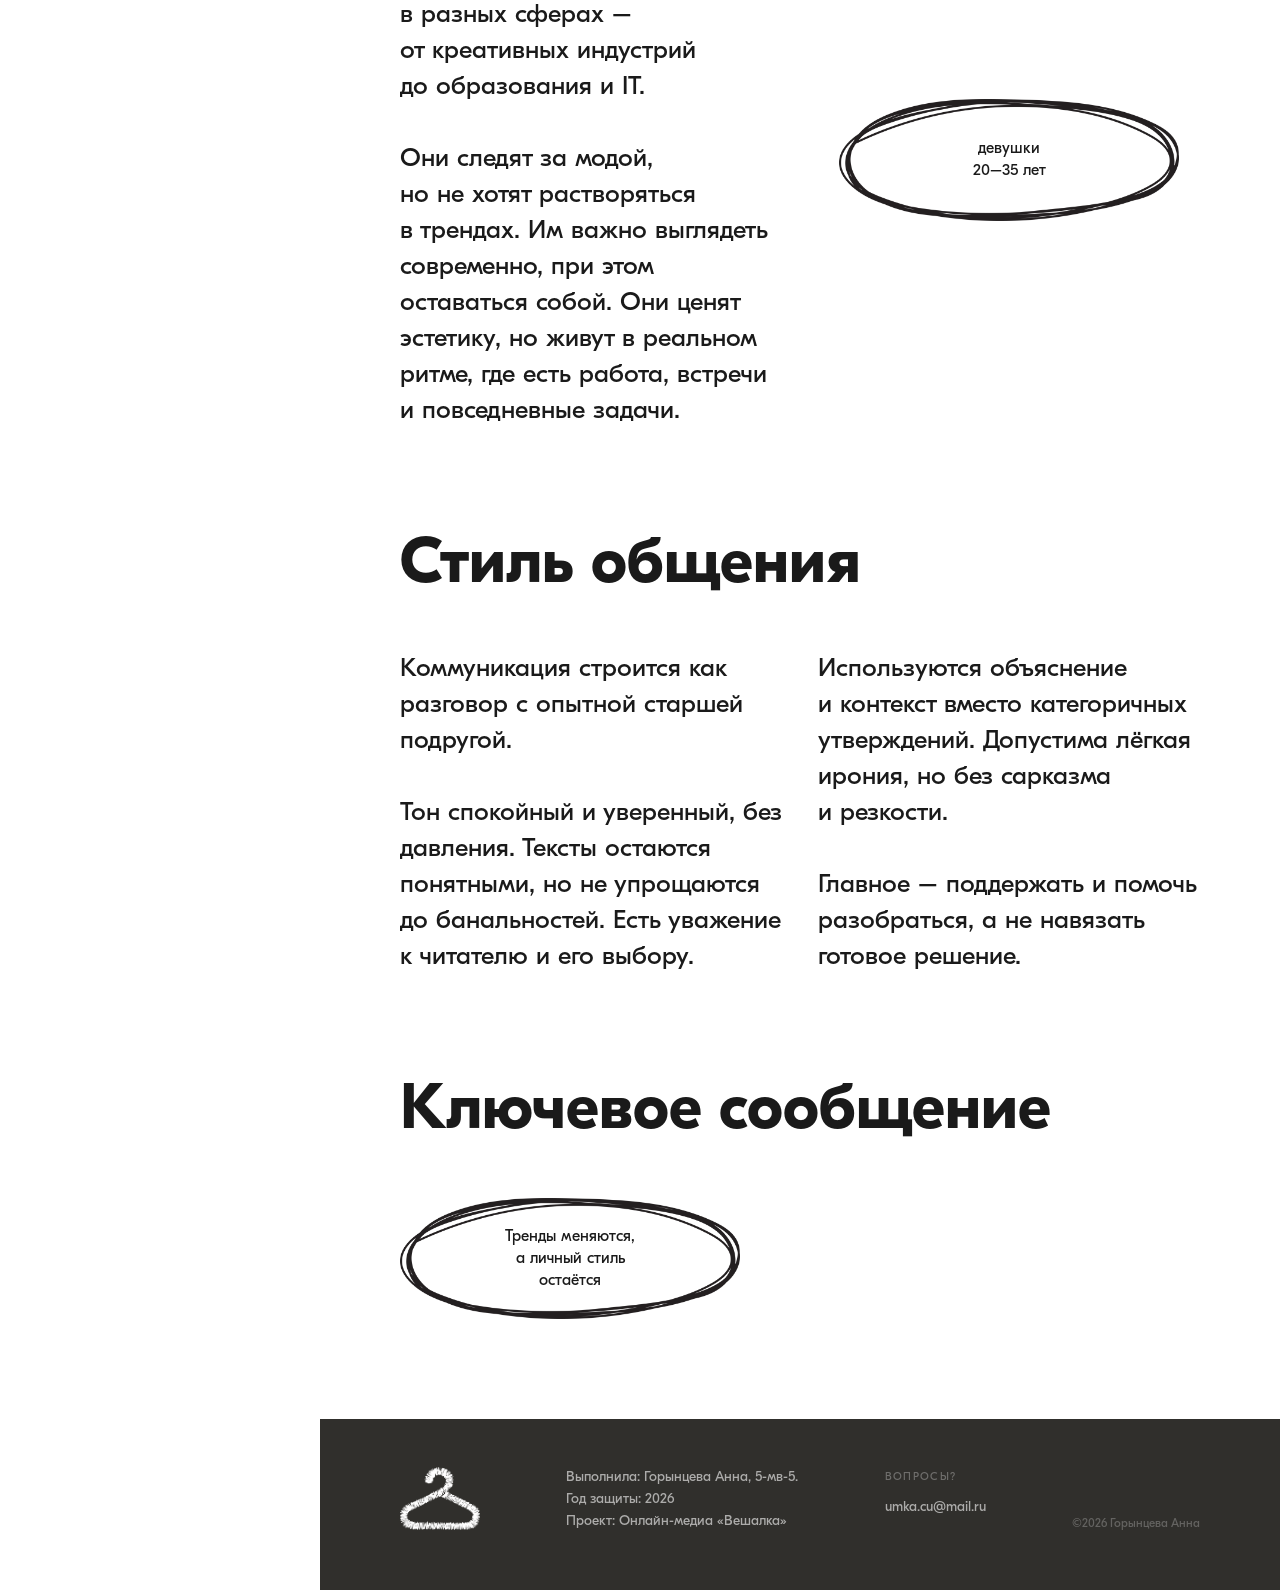
==== commit 94cf7f1b: "эхх почти всё.." ====
--- a/index.html
+++ b/index.html
@@ -149,7 +149,6 @@
         <img src="assets/images/veshwhite.png" alt="" />
       </div>
       <div class="footer-info">
-        <strong>Выходные данные</strong>
         Выполнила: Горынцева Анна, 5-мв-5.<br />
         Год защиты: 2026<br />
         Проект: Онлайн-медиа «Вешалка»
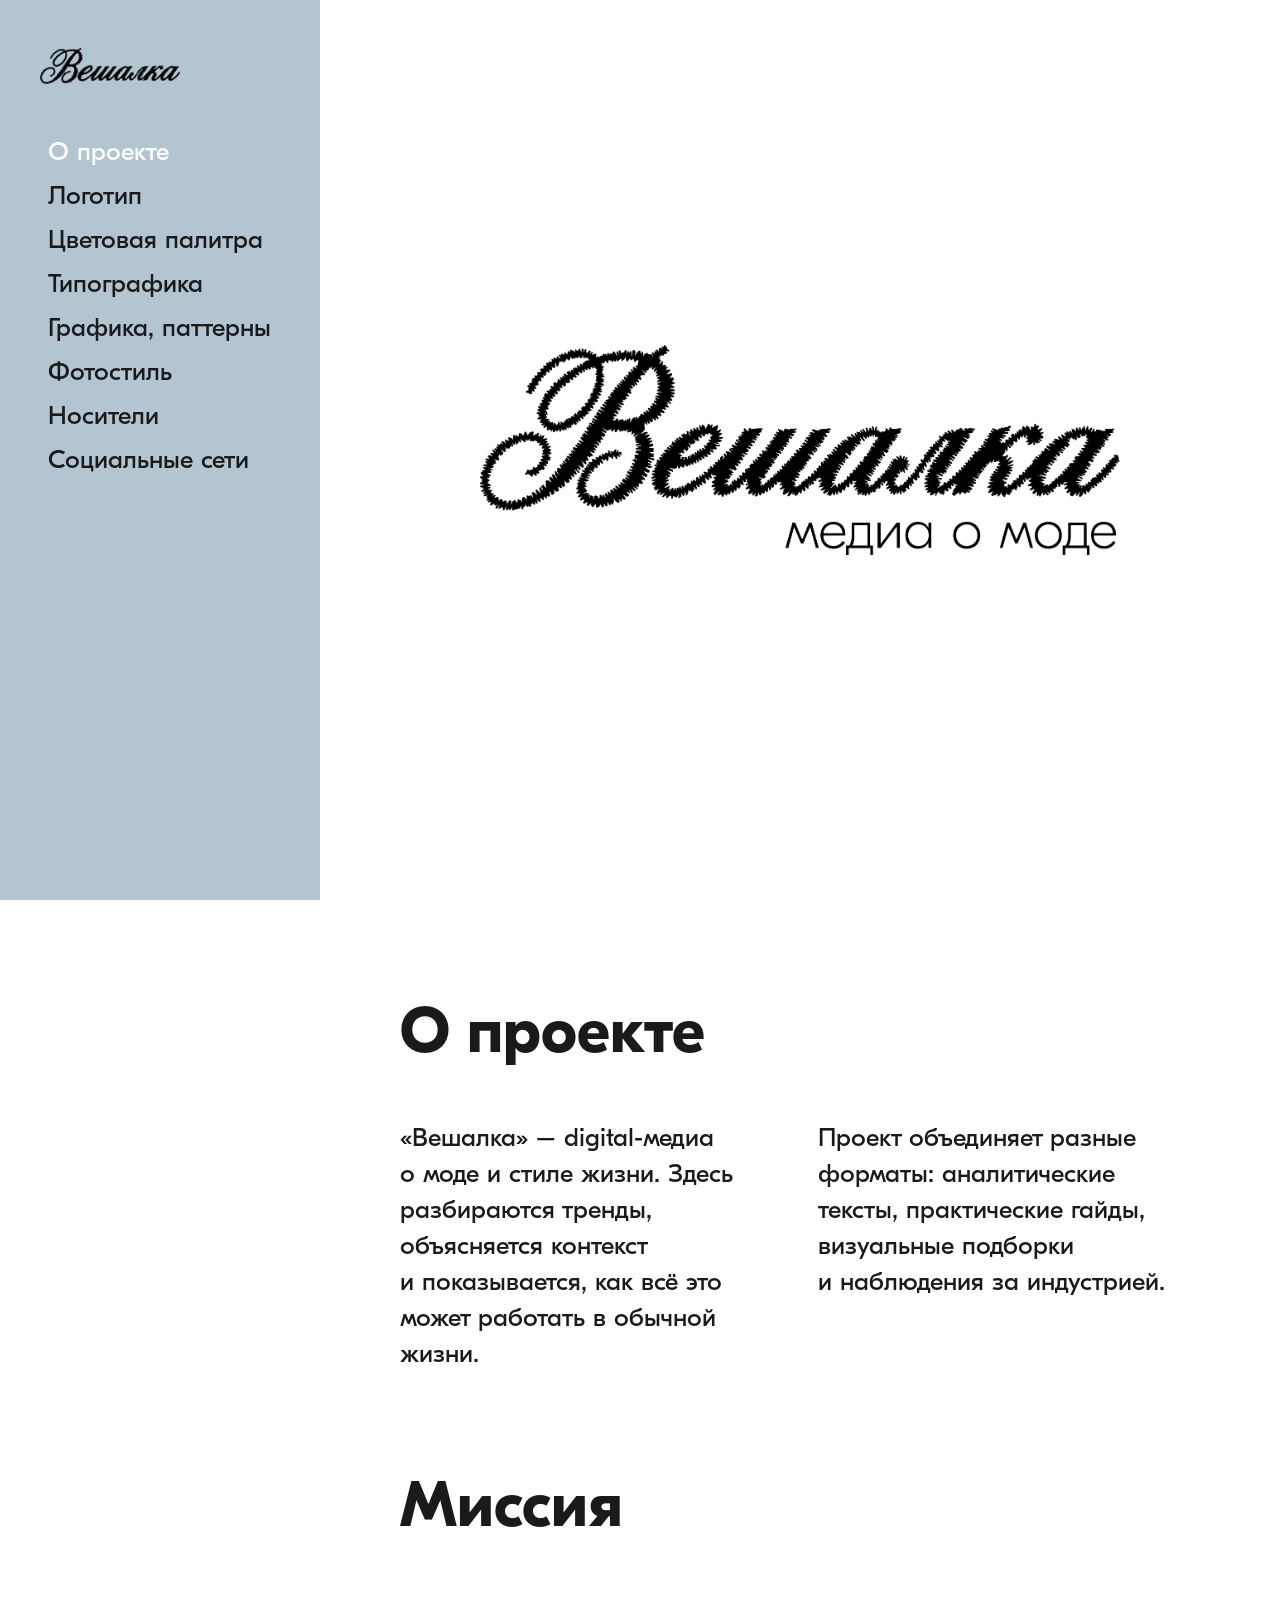
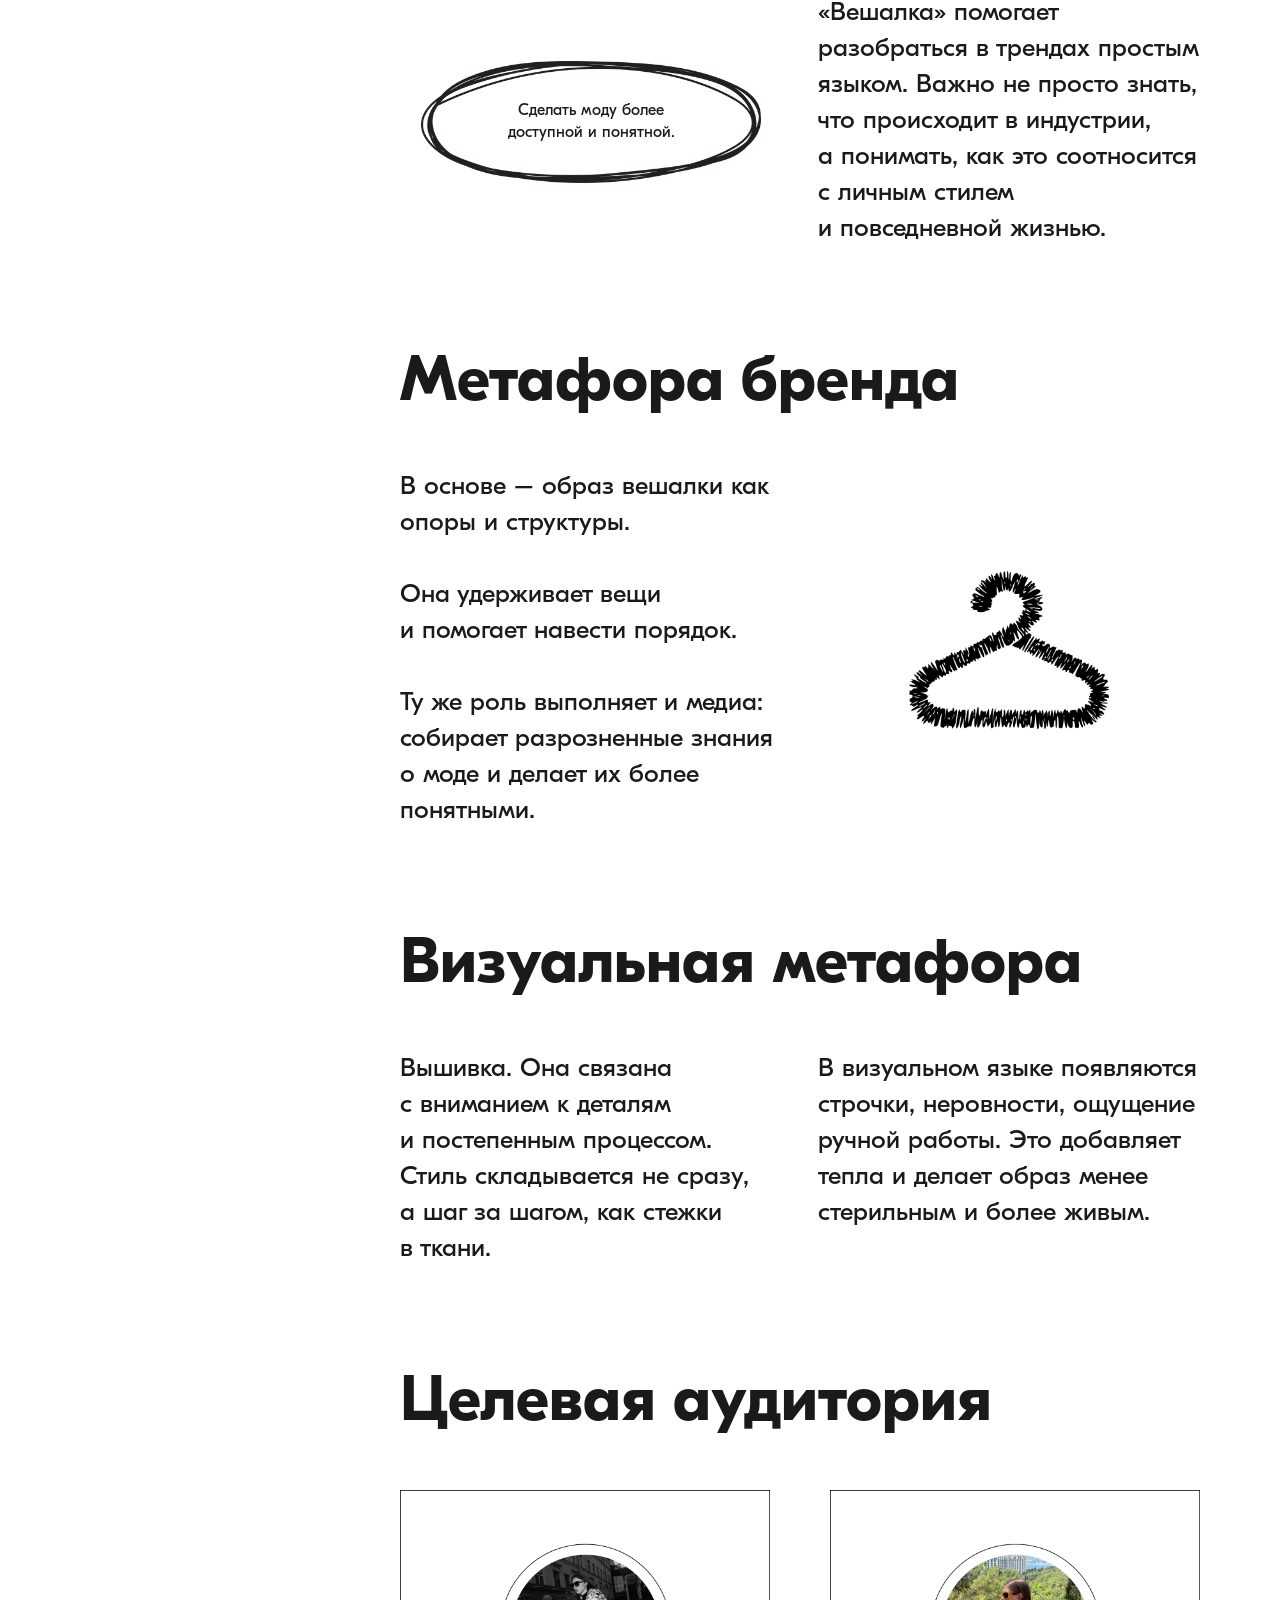
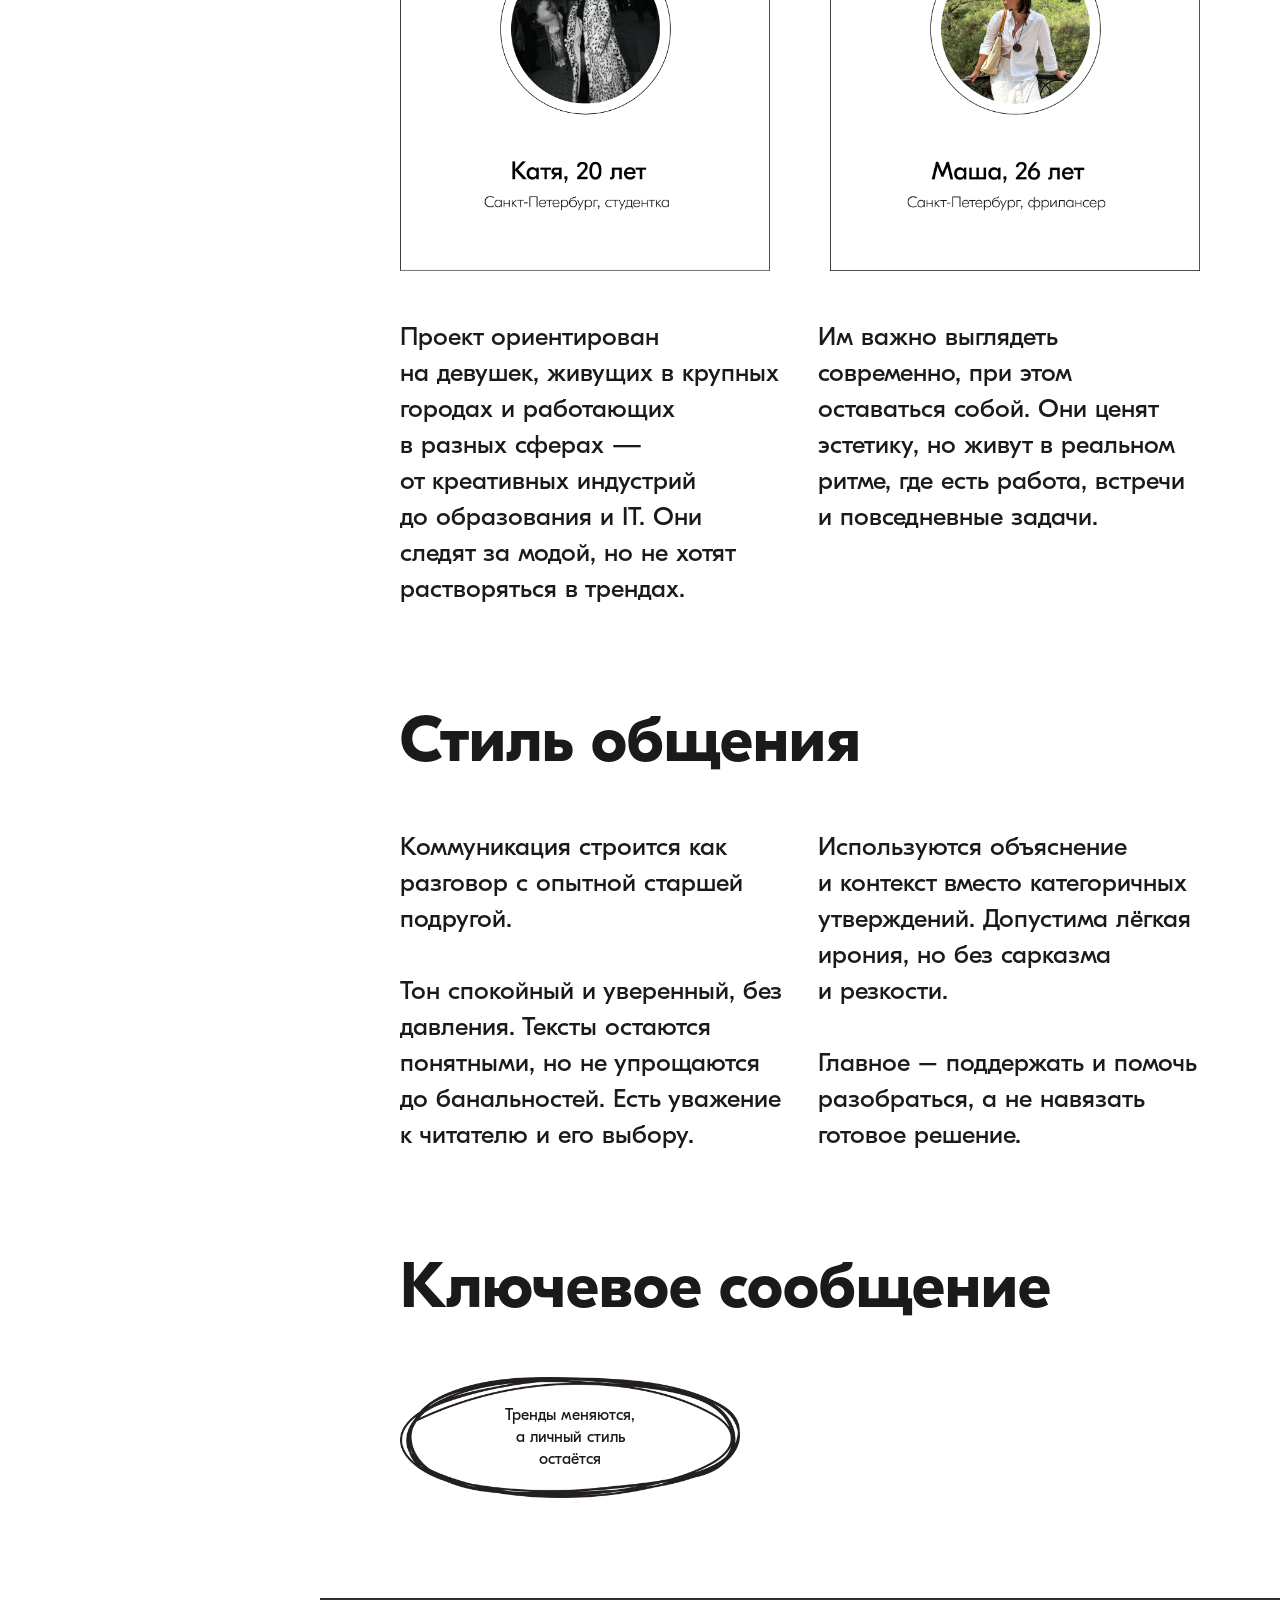
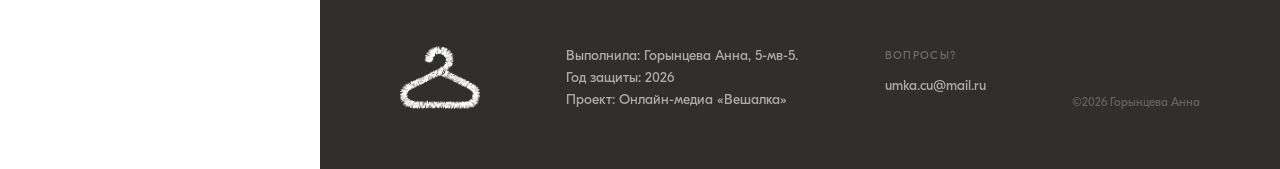
==== commit c27c7037: "так" ====
--- a/index.html
+++ b/index.html
@@ -101,20 +101,41 @@
 
     <!-- ЦЕЛЕВАЯ АУДИТОРИЯ -->
     <section class="section" id="audience">
-      <h2 class="section-title reveal">Целевая аудитория</h2>
-      <div class="two-col two-col--center reveal">
-        <div class="col">
-          <p>Проект ориентирован на&nbsp;девушек, живущих в&nbsp;крупных городах и&nbsp;работающих в&nbsp;разных сферах – от&nbsp;креативных индустрий до&nbsp;образования и&nbsp;IT.</p>
-          <p>Они следят за&nbsp;модой, но&nbsp;не&nbsp;хотят растворяться в&nbsp;трендах. Им&nbsp;важно выглядеть современно, при этом оставаться собой. Они ценят эстетику, но&nbsp;живут в&nbsp;реальном ритме, где есть работа, встречи и&nbsp;повседневные задачи.</p>
-        </div>
-        <div class="col col--circle">
-          <div class="circle-wrap">
-            <img class="circle-img" src="assets/images/circle.png" alt="" />
-            <span class="circle-text">девушки<br />20–35 лет</span>
-          </div>
-        </div>
-      </div>
-    </section>
+  <h2 class="section-title reveal">Целевая аудитория</h2>
+
+  <!-- Карточки -->
+  <div class="ca-cards reveal">
+    <div class="ca-card" data-popup="ca-popup-1">
+      <img src="assets/images/ca1.png" alt="Катя, 20 лет" />
+    </div>
+    <div class="ca-card" data-popup="ca-popup-2">
+      <img src="assets/images/ca2.png" alt="Маша, 26 лет" />
+    </div>
+  </div>
+
+  <!-- Текст под карточками -->
+  <div class="two-col reveal">
+    <div class="col">
+      <p>Проект ориентирован на&nbsp;девушек, живущих в&nbsp;крупных городах и&nbsp;работающих в&nbsp;разных сферах — от&nbsp;креативных индустрий до&nbsp;образования и&nbsp;IT. Они следят за&nbsp;модой, но&nbsp;не&nbsp;хотят растворяться в&nbsp;трендах.</p>
+    </div>
+    <div class="col">
+      <p>Им&nbsp;важно выглядеть современно, при этом оставаться собой. Они ценят эстетику, но&nbsp;живут в&nbsp;реальном ритме, где есть работа, встречи и&nbsp;повседневные задачи.</p>
+    </div>
+  </div>
+</section>
+
+<!-- ПОПАПЫ -->
+<div class="ca-popup-overlay" id="ca-overlay"></div>
+
+<div class="ca-popup" id="ca-popup-1">
+  <button class="ca-popup-close" aria-label="Закрыть">✕</button>
+  <img src="assets/images/katya.png" alt="Катя" />
+</div>
+
+<div class="ca-popup" id="ca-popup-2">
+  <button class="ca-popup-close" aria-label="Закрыть">✕</button>
+  <img src="assets/images/masha.png" alt="Маша" />
+</div>
 
     <!-- СТИЛЬ ОБЩЕНИЯ -->
     <section class="section" id="tone">
--- a/css/style.css
+++ b/css/style.css
@@ -76,7 +76,7 @@
 }
 html { scroll-behavior: smooth; }
 body {
-
+  display: flex;
   min-height: 100vh;
   font-family: 'GTEesti', sans-serif;
   font-weight: 400;
@@ -150,7 +150,7 @@
    CONTENT — 12 колонок, с 1 кол. воздуха с каждой стороны
    ═══════════════════════════════════════════════ */
 .content {
-  margin-left: var(--sidebar-w);
+  margin-left: 25vw;
   flex: 1;
   background: var(--white);
   /* Внешний контейнер занимает 12 колонок */
@@ -429,6 +429,7 @@
     --fz-title: 48px;
     --lh-title: 56px;
   }
+      .content { margin-left: 220px; }
   .sidebar nav a {
     font-size: 22px;
     line-height: 32px;
@@ -448,6 +449,7 @@
     --gap-after-title: 36px;
     --content-pad: 24px;
   }
+       .content { margin-left: 0; }
  
   .menu-toggle { display: flex; }
   .sidebar-overlay {
@@ -512,4 +514,106 @@
     font-size: 15px;
     line-height: 14px;
   }
+}
+
+/* ─── ЦЕЛЕВАЯ АУДИТОРИЯ — карточки ──────────── */
+.ca-cards {
+  display: grid;
+  grid-template-columns: 1fr 1fr;
+  gap: 60px;
+  margin-bottom: 50px;
+}
+.ca-card {
+  cursor: pointer;
+  transition: transform 0.25s ease, box-shadow 0.25s ease;
+}
+.ca-card img {
+  display: block;
+  width: 100%;
+  height: auto;
+}
+/* Эффект при наведении — десктоп */
+.ca-card:hover {
+  transform: translateY(-6px);
+  box-shadow: 0 12px 32px rgba(0,0,0,0.10);
+}
+/* Эффект для тач — подсвечиваем при нажатии */
+.ca-card:active {
+  transform: translateY(-2px);
+  box-shadow: 0 6px 16px rgba(0,0,0,0.12);
+}
+/* Пульсирующая подсказка на мобиле */
+@media (hover: none) {
+  .ca-card::after {
+    content: 'Нажмите';
+    display: block;
+    text-align: center;
+    font-size: 13px;
+    color: rgba(0,0,0,0.4);
+    margin-top: 10px;
+    letter-spacing: 0.05em;
+  }
+}
+
+/* ─── ПОПАП — оверлей ────────────────────────── */
+.ca-popup-overlay {
+  display: none;
+  position: fixed;
+  inset: 0;
+  background: rgba(0,0,0,0.45);
+  z-index: 400;
+}
+.ca-popup-overlay.open { display: block; }
+
+/* ─── ПОПАП — окно ───────────────────────────── */
+.ca-popup {
+  display: none;
+  position: fixed;
+  top: 50%;
+  left: 50%;
+  transform: translate(-50%, -50%) scale(0.95);
+  z-index: 500;
+  background: var(--white);
+  max-width: 900px;
+  width: 90%;
+  opacity: 0;
+  transition: opacity 0.3s ease, transform 0.3s ease;
+}
+.ca-popup.open {
+  display: block;
+  opacity: 1;
+  transform: translate(-50%, -50%) scale(1);
+}
+.ca-popup img {
+  display: block;
+  width: 100%;
+  height: auto;
+}
+.ca-popup-close {
+  position: absolute;
+  top: 12px;
+  right: 12px;
+  width: 36px;
+  height: 36px;
+  background: var(--white);
+  border: none;
+  border-radius: 50%;
+  font-size: 16px;
+  cursor: pointer;
+  display: flex;
+  align-items: center;
+  justify-content: center;
+  color: var(--black);
+  transition: background 0.2s;
+  z-index: 10;
+}
+.ca-popup-close:hover {
+  background: var(--blue);
+}
+
+@media (max-width: 768px) {
+  .ca-cards {
+    grid-template-columns: 1fr;
+    gap: 28px;
+  }
 }
